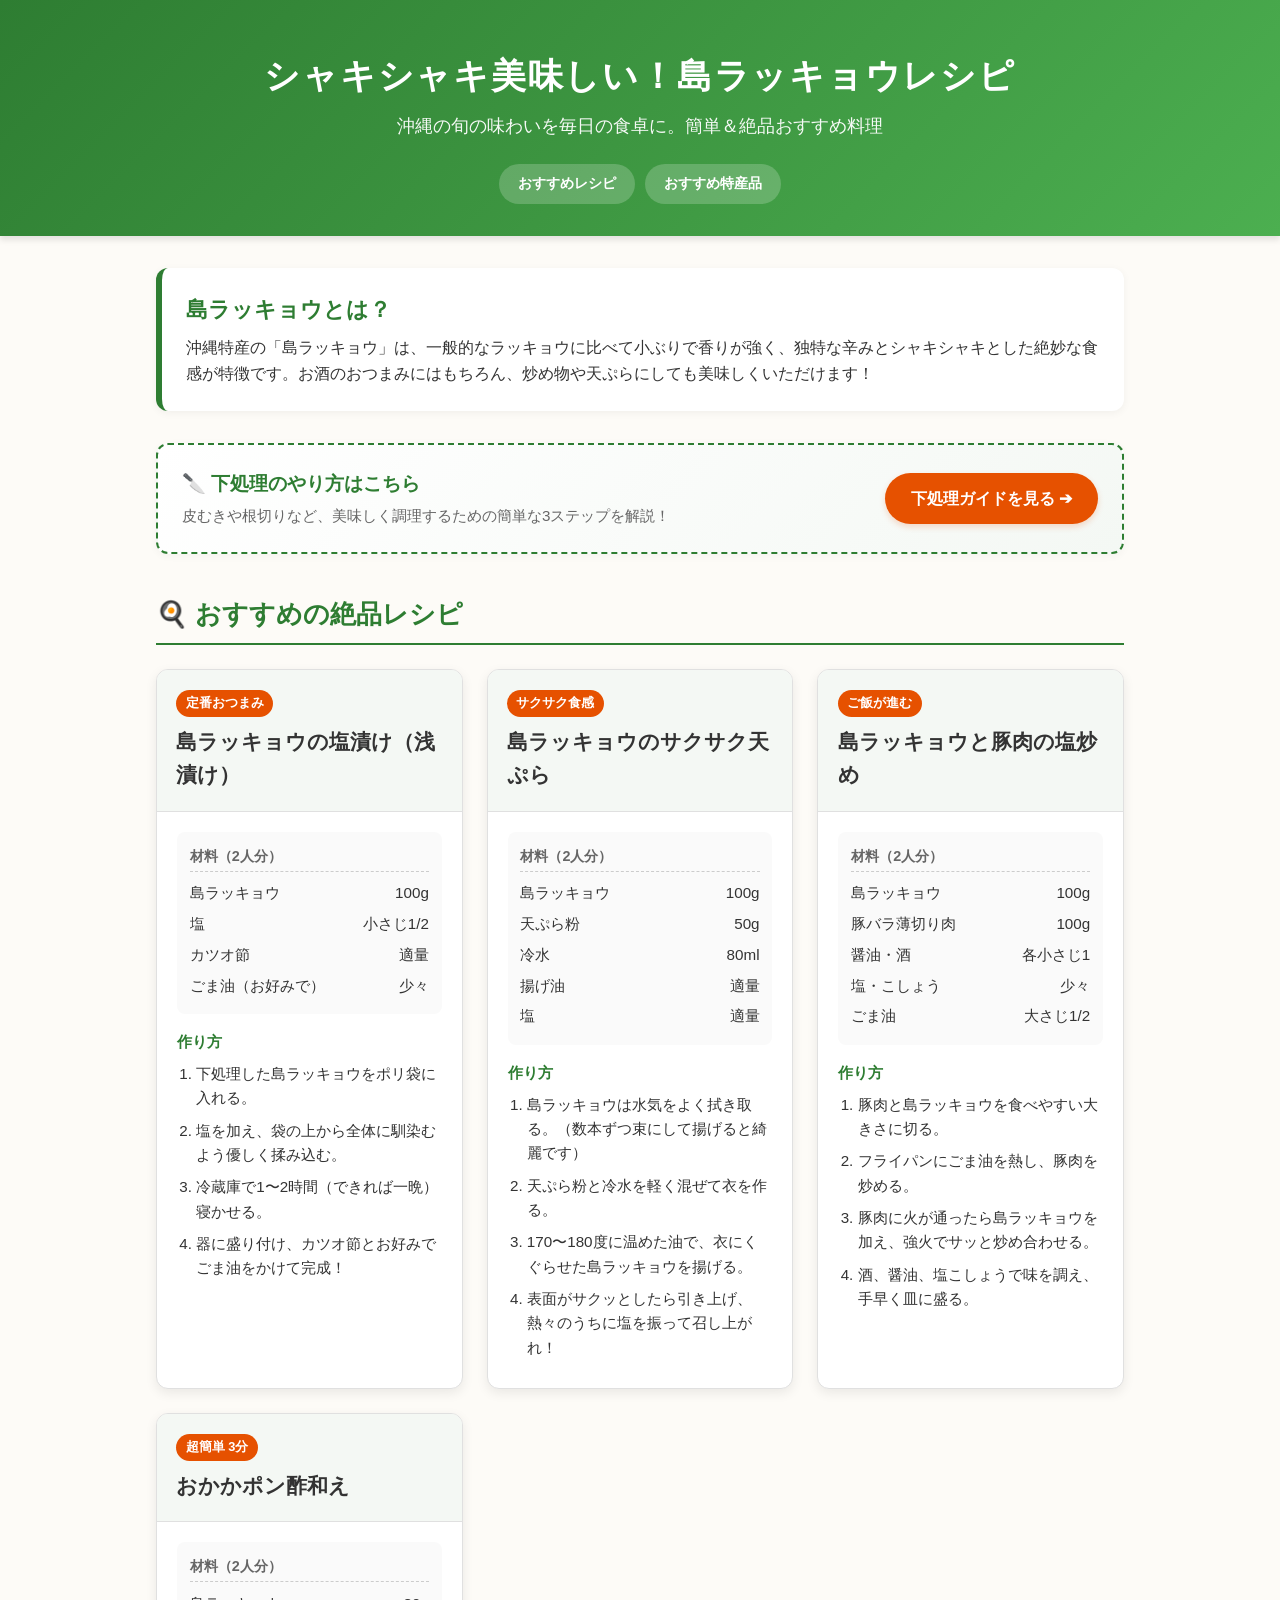
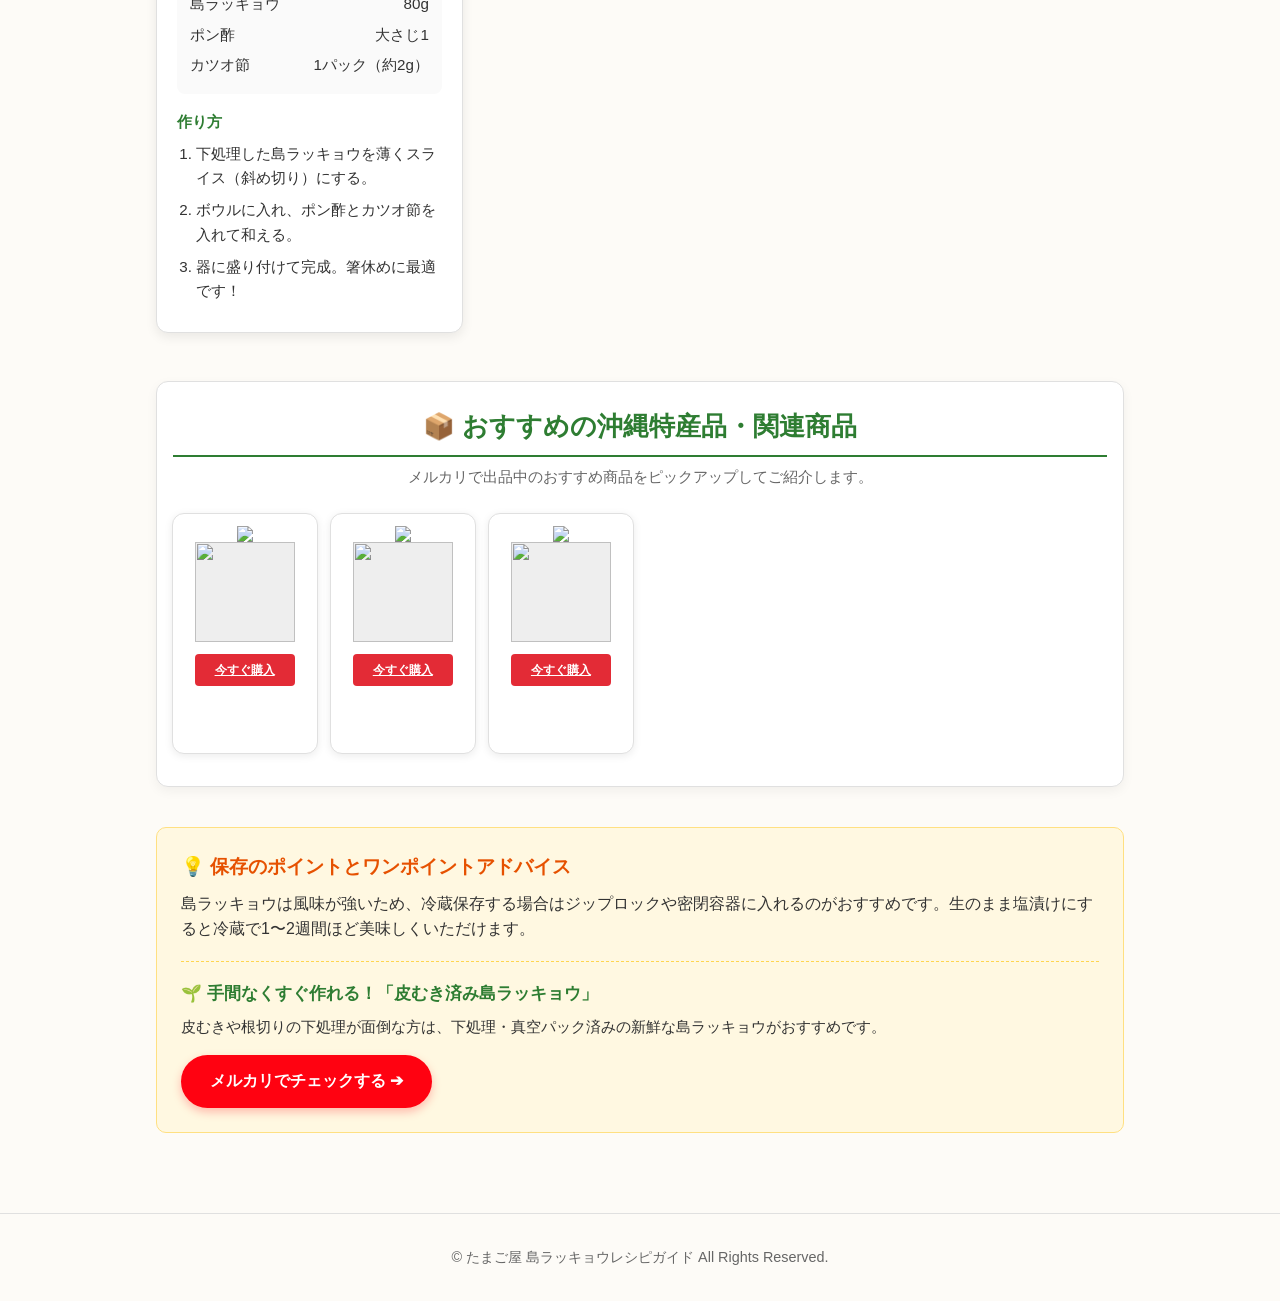
==== index.html @ 07b2f9dc "Update index.html" ====
<!DOCTYPE html>
<html lang="ja">
<head>
    <meta charset="UTF-8">
    <meta name="viewport" content="width=device-width, initial-scale=1.0">
    <!-- =========================================================
      【編集エリア】ページのタイトル
    ========================================================= -->
    <title>島ラッキョウの絶品レシピ ＆ おすすめ商品 | たまご屋</title>
    
    <style>
        /* =========================================================
          【編集エリア】サイト全体のカラー・基本デザイン設定
        ========================================================= */
        :root {
            --primary-color: #2e7d32;   /* メインカラー（深緑） */
            --primary-hover: #1b5e20;   /* ホバー時の濃い緑 */
            --accent-color: #e65100;    /* アクセントカラー（オレンジ） */
            --bg-color: #fdfbf7;        /* 背景色（クリーム系） */
            --card-bg: #ffffff;        /* カードの背景色（白） */
            --text-color: #333333;      /* 文字色 */
            --text-muted: #666666;      /* 補足文テキスト色 */
            --border-color: #e0e0e0;    /* 枠線カラー */
            --mercari-red: #ff0211;     /* メルカリ公式レッド */
            --mercari-hover: #e0020f;   /* メルカリボタン ホバー時 */
        }

        * {
            box-sizing: border-box;
            margin: 0;
            padding: 0;
        }

        html {
            scroll-behavior: smooth;
        }

        body {
            font-family: -apple-system, BlinkMacSystemFont, "Segoe UI", Roboto, "Helvetica Neue", Arial, sans-serif;
            background-color: var(--bg-color);
            color: var(--text-color);
            line-height: 1.6;
        }

        /* ─── ヘッダー ─── */
        header {
            background: linear-gradient(135deg, #2e7d32 0%, #4caf50 100%);
            color: #ffffff;
            text-align: center;
            padding: 3rem 1rem 2rem;
            box-shadow: 0 4px 6px rgba(0, 0, 0, 0.1);
        }

        header h1 {
            font-size: 2.2rem;
            margin-bottom: 0.5rem;
            letter-spacing: 0.05em;
        }

        header p {
            font-size: 1.1rem;
            opacity: 0.95;
            margin-bottom: 1.5rem;
        }

        .header-nav {
            display: flex;
            justify-content: center;
            gap: 10px;
        }

        .header-nav a {
            color: #ffffff;
            background-color: rgba(255, 255, 255, 0.2);
            text-decoration: none;
            padding: 0.5rem 1.2rem;
            border-radius: 20px;
            font-size: 0.9rem;
            font-weight: bold;
            transition: background 0.2s;
        }

        .header-nav a:hover {
            background-color: rgba(255, 255, 255, 0.4);
        }

        /* ─── レイアウト構成 ─── */
        .container {
            max-width: 1000px;
            margin: 0 auto;
            padding: 2rem 1rem;
        }

        .intro {
            background-color: var(--card-bg);
            border-radius: 12px;
            padding: 1.5rem;
            margin-bottom: 2rem;
            box-shadow: 0 2px 8px rgba(0,0,0,0.05);
            border-left: 6px solid var(--primary-color);
        }

        .intro h2 {
            color: var(--primary-color);
            margin-bottom: 0.5rem;
            font-size: 1.4rem;
        }

        /* ─── 下処理案内バナー ─── */
        .prep-banner {
            background: linear-gradient(135deg, #ffffff 0%, #f4f8f4 100%);
            border: 2px dashed var(--primary-color);
            border-radius: 12px;
            padding: 1.5rem;
            margin-bottom: 2.5rem;
            display: flex;
            justify-content: space-between;
            align-items: center;
            flex-wrap: wrap;
            gap: 1rem;
            box-shadow: 0 2px 8px rgba(0,0,0,0.04);
        }

        .prep-banner-text h3 {
            color: var(--primary-color);
            font-size: 1.2rem;
            margin-bottom: 0.3rem;
            display: flex;
            align-items: center;
            gap: 0.5rem;
        }

        .prep-banner-text p {
            color: var(--text-muted);
            font-size: 0.95rem;
        }

        /* ─── セクション見出し ─── */
        .section-title {
            font-size: 1.6rem;
            color: var(--primary-color);
            border-bottom: 2px solid var(--primary-color);
            padding-bottom: 0.5rem;
            margin: 2.5rem 0 1.5rem;
            display: flex;
            align-items: center;
            gap: 0.5rem;
        }

        .section-desc {
            font-size: 0.95rem;
            color: var(--text-muted);
            margin-top: -1rem;
            margin-bottom: 1.5rem;
            text-align: center;
        }

        /* ─── レシピ表示領域 ─── */
        .recipe-grid {
            display: grid;
            grid-template-columns: repeat(auto-fit, minmax(300px, 1fr));
            gap: 1.5rem;
        }

        .recipe-card {
            background-color: var(--card-bg);
            border-radius: 12px;
            overflow: hidden;
            box-shadow: 0 4px 12px rgba(0,0,0,0.08);
            border: 1px solid var(--border-color);
            display: flex;
            flex-direction: column;
            transition: transform 0.2s ease;
        }

        .recipe-card:hover {
            transform: translateY(-4px);
        }

        .recipe-header {
            background-color: #f4f8f4;
            padding: 1.2rem;
            border-bottom: 1px solid var(--border-color);
        }

        .recipe-tag {
            display: inline-block;
            background-color: var(--accent-color);
            color: #fff;
            font-size: 0.8rem;
            font-weight: bold;
            padding: 0.2rem 0.6rem;
            border-radius: 20px;
            margin-bottom: 0.5rem;
        }

        .recipe-card h3 {
            font-size: 1.3rem;
            color: var(--text-color);
        }

        .recipe-body {
            padding: 1.25rem;
            flex-grow: 1;
        }

        .ingredients {
            margin-bottom: 1rem;
            background-color: #fafafa;
            padding: 0.8rem;
            border-radius: 8px;
            font-size: 0.95rem;
        }

        .ingredients h4 {
            font-size: 0.9rem;
            color: var(--text-muted);
            margin-bottom: 0.4rem;
            border-bottom: 1px dashed #ccc;
            padding-bottom: 0.2rem;
        }

        .ingredients ul {
            list-style: none;
        }

        .ingredients li {
            display: flex;
            justify-content: space-between;
            padding: 0.2rem 0;
        }

        .instructions h4 {
            font-size: 0.95rem;
            color: var(--primary-color);
            margin-bottom: 0.5rem;
        }

        .instructions ol {
            padding-left: 1.2rem;
            font-size: 0.95rem;
        }

        .instructions li {
            margin-bottom: 0.5rem;
        }

        /* ─── アフィリエイト商品カタログ欄 ─── */
        .catalog-section {
            background-color: #ffffff;
            border-radius: 12px;
            padding: 1.5rem 1rem 2rem;
            margin-top: 3rem;
            box-shadow: 0 4px 12px rgba(0,0,0,0.05);
            border: 1px solid var(--border-color);
        }

        .affiliate-grid {
            display: grid;
            grid-template-columns: repeat(auto-fill, minmax(140px, 1fr));
            gap: 20px 15px;
            justify-items: center;
            margin-top: 1.5rem;
        }

        .affiliate-item {
            background: var(--card-bg);
            padding: 12px;
            border-radius: 12px;
            box-shadow: 0 2px 8px rgba(0, 0, 0, 0.08);
            transition: transform 0.2s ease, box-shadow 0.2s ease;
            display: flex;
            justify-content: center;
            align-items: center;
            border: 1px solid var(--border-color);
        }

        .affiliate-item:hover {
            transform: translateY(-3px);
            box-shadow: 0 4px 12px rgba(0, 0, 0, 0.15);
        }

        .affiliate-item > div {
            border: none !important;
            background: transparent !important;
        }

        /* ─── アドバイス・フッターなど ─── */
        .tips-box {
            background-color: #fff8e1;
            border: 1px solid #ffe082;
            border-radius: 10px;
            padding: 1.5rem;
            margin-top: 2.5rem;
        }

        .tips-box h3 {
            color: var(--accent-color);
            font-size: 1.2rem;
            margin-bottom: 0.5rem;
        }

        .affiliate-box {
            margin-top: 1.2rem;
            padding-top: 1.2rem;
            border-top: 1px dashed #ffd54f;
        }

        .affiliate-box h4 {
            color: var(--primary-color);
            font-size: 1.05rem;
            margin-bottom: 0.4rem;
        }

        .affiliate-box p {
            font-size: 0.95rem;
            margin-bottom: 1rem;
        }

        .btn-prep {
            display: inline-block;
            background-color: var(--accent-color);
            color: #ffffff;
            text-decoration: none;
            padding: 0.8rem 1.6rem;
            border-radius: 30px;
            font-weight: bold;
            font-size: 1rem;
            box-shadow: 0 3px 6px rgba(230, 81, 0, 0.2);
            transition: all 0.2s ease;
            white-space: nowrap;
        }

        .btn-prep:hover {
            background-color: #bf360c;
            transform: translateY(-2px);
            box-shadow: 0 5px 10px rgba(230, 81, 0, 0.3);
        }

        .btn-mercari {
            display: inline-block;
            background-color: var(--mercari-red);
            color: #ffffff;
            font-weight: bold;
            font-size: 1rem;
            padding: 0.85rem 1.8rem;
            border-radius: 30px;
            text-decoration: none;
            box-shadow: 0 4px 10px rgba(255, 2, 17, 0.25);
            transition: all 0.2s ease;
        }

        .btn-mercari:hover {
            background-color: var(--mercari-hover);
            transform: translateY(-2px);
            box-shadow: 0 6px 14px rgba(255, 2, 17, 0.35);
        }

        footer {
            text-align: center;
            padding: 2rem 1rem;
            color: var(--text-muted);
            font-size: 0.9rem;
            border-top: 1px solid var(--border-color);
            margin-top: 3rem;
        }

        @media (max-width: 600px) {
            header h1 {
                font-size: 1.6rem;
            }
            .container {
                padding: 1rem;
            }
            .prep-banner {
                flex-direction: column;
                text-align: center;
            }
        }
    </style>
</head>
<body>

    <!-- =========================================================
      【編集エリア】ヘッダータイトル・サブタイトル
    ========================================================= -->
    <header>
        <h1>シャキシャキ美味しい！島ラッキョウレシピ</h1>
        <p>沖縄の旬の味わいを毎日の食卓に。簡単＆絶品おすすめ料理</p>
        <nav class="header-nav">
            <a href="#recipes">おすすめレシピ</a>
            <a href="#products">おすすめ特産品</a>
        </nav>
    </header>

    <div class="container">

        <!-- =========================================================
          【編集エリア】島ラッキョウの基本説明文
        ========================================================= -->
        <section class="intro">
            <h2>島ラッキョウとは？</h2>
            <p>
                沖縄特産の「島ラッキョウ」は、一般的なラッキョウに比べて小ぶりで香りが強く、独特な辛みとシャキシャキとした絶妙な食感が特徴です。お酒のおつまみにはもちろん、炒め物や天ぷらにしても美味しくいただけます！
            </p>
        </section>

        <!-- 下処理ガイド（prep.html）への誘導バナー -->
        <div class="prep-banner">
            <div class="prep-banner-text">
                <h3>🔪 下処理のやり方はこちら</h3>
                <p>皮むきや根切りなど、美味しく調理するための簡単な3ステップを解説！</p>
            </div>
            <a href="prep.html" class="btn-prep">下処理ガイドを見る ➔</a>
        </div>

        <!-- =========================================================
          【編集エリア】レシピセクション
          ※新しいレシピを追加したい場合は <div class="recipe-card"> ～ </div> をまるごと複製してください
        ========================================================= -->
        <section id="recipes">
            <h2 class="section-title">🍳 おすすめの絶品レシピ</h2>
            <div class="recipe-grid">

                <!-- ─── レシピ1 ─── -->
                <div class="recipe-card">
                    <div class="recipe-header">
                        <span class="recipe-tag">定番おつまみ</span>
                        <h3>島ラッキョウの塩漬け（浅漬け）</h3>
                    </div>
                    <div class="recipe-body">
                        <div class="ingredients">
                            <h4>材料（2人分）</h4>
                            <ul>
                                <li><span>島ラッキョウ</span><span>100g</span></li>
                                <li><span>塩</span><span>小さじ1/2</span></li>
                                <li><span>カツオ節</span><span>適量</span></li>
                                <li><span>ごま油（お好みで）</span><span>少々</span></li>
                            </ul>
                        </div>
                        <div class="instructions">
                            <h4>作り方</h4>
                            <ol>
                                <li>下処理した島ラッキョウをポリ袋に入れる。</li>
                                <li>塩を加え、袋の上から全体に馴染むよう優しく揉み込む。</li>
                                <li>冷蔵庫で1〜2時間（できれば一晩）寝かせる。</li>
                                <li>器に盛り付け、カツオ節とお好みでごま油をかけて完成！</li>
                            </ol>
                        </div>
                    </div>
                </div>

                <!-- ─── レシピ2 ─── -->
                <div class="recipe-card">
                    <div class="recipe-header">
                        <span class="recipe-tag">サクサク食感</span>
                        <h3>島ラッキョウのサクサク天ぷら</h3>
                    </div>
                    <div class="recipe-body">
                        <div class="ingredients">
                            <h4>材料（2人分）</h4>
                            <ul>
                                <li><span>島ラッキョウ</span><span>100g</span></li>
                                <li><span>天ぷら粉</span><span>50g</span></li>
                                <li><span>冷水</span><span>80ml</span></li>
                                <li><span>揚げ油</span><span>適量</span></li>
                                <li><span>塩</span><span>適量</span></li>
                            </ul>
                        </div>
                        <div class="instructions">
                            <h4>作り方</h4>
                            <ol>
                                <li>島ラッキョウは水気をよく拭き取る。（数本ずつ束にして揚げると綺麗です）</li>
                                <li>天ぷら粉と冷水を軽く混ぜて衣を作る。</li>
                                <li>170〜180度に温めた油で、衣にくぐらせた島ラッキョウを揚げる。</li>
                                <li>表面がサクッとしたら引き上げ、熱々のうちに塩を振って召し上がれ！</li>
                            </ol>
                        </div>
                    </div>
                </div>

                <!-- ─── レシピ3 ─── -->
                <div class="recipe-card">
                    <div class="recipe-header">
                        <span class="recipe-tag">ご飯が進む</span>
                        <h3>島ラッキョウと豚肉の塩炒め</h3>
                    </div>
                    <div class="recipe-body">
                        <div class="ingredients">
                            <h4>材料（2人分）</h4>
                            <ul>
                                <li><span>島ラッキョウ</span><span>100g</span></li>
                                <li><span>豚バラ薄切り肉</span><span>100g</span></li>
                                <li><span>醤油・酒</span><span>各小さじ1</span></li>
                                <li><span>塩・こしょう</span><span>少々</span></li>
                                <li><span>ごま油</span><span>大さじ1/2</span></li>
                            </ul>
                        </div>
                        <div class="instructions">
                            <h4>作り方</h4>
                            <ol>
                                <li>豚肉と島ラッキョウを食べやすい大きさに切る。</li>
                                <li>フライパンにごま油を熱し、豚肉を炒める。</li>
                                <li>豚肉に火が通ったら島ラッキョウを加え、強火でサッと炒め合わせる。</li>
                                <li>酒、醤油、塩こしょうで味を調え、手早く皿に盛る。</li>
                            </ol>
                        </div>
                    </div>
                </div>

                <!-- ─── レシピ4 ─── -->
                <div class="recipe-card">
                    <div class="recipe-header">
                        <span class="recipe-tag">超簡単 3分</span>
                        <h3>おかかポン酢和え</h3>
                    </div>
                    <div class="recipe-body">
                        <div class="ingredients">
                            <h4>材料（2人分）</h4>
                            <ul>
                                <li><span>島ラッキョウ</span><span>80g</span></li>
                                <li><span>ポン酢</span><span>大さじ1</span></li>
                                <li><span>カツオ節</span><span>1パック（約2g）</span></li>
                            </ul>
                        </div>
                        <div class="instructions">
                            <h4>作り方</h4>
                            <ol>
                                <li>下処理した島ラッキョウを薄くスライス（斜め切り）にする。</li>
                                <li>ボウルに入れ、ポン酢とカツオ節を入れて和える。</li>
                                <li>器に盛り付けて完成。箸休めに最適です！</li>
                            </ol>
                        </div>
                    </div>
                </div>

            </div>
        </section>


        <!-- =========================================================
          【★重要編集エリア】メルカリアフィリエイト商品カタログ
          新しいアフィリエイトリンク（公式埋め込みコード）を追加する場合は、
          <div class="affiliate-item"> ～ </div> を複製し、中身を貼り付けてください。
        ========================================================= -->
        <section id="products" class="catalog-section">
            <h2 class="section-title" style="margin-top: 0; justify-content: center;">📦 おすすめの沖縄特産品・関連商品</h2>
            <p class="section-desc">メルカリで出品中のおすすめ商品をピックアップしてご紹介します。</p>

            <div class="affiliate-grid">

                <!-- ─── 商品パーツ 1 ─── -->
                <div class="affiliate-item">
                    <!-- ↓ ここから：メルカリ公式のアフィリエイトコードをそのまま貼る ↓ -->
                    <div style="background:#fff;width:120px;height:215px;box-sizing:border-box;border:1px solid #ccc;display:flex;flex-direction:column;justify-content:flex-start;align-items:center;"><div style="line-height:0;"><img src="https://static.mercdn.net/images/mercari_affiliate/logo_horizontal.png" width="105"></div><a href="https://jp.mercari.com/item/m81624461173?afid=6652142838" style="width:100px;height:100px;background:#eee;"}" target="_self"><img src="https://ambassador-system.mercari.com/v1/i?id=m81624461173&svc=m" style="line-height:0;width:100px;height:100px;object-fit:contain;"/></a><div style="padding:12px 0;width:100%;text-align:center;"><a href="https://jp.mercari.com/item/m81624461173?afid=6652142838" style="width:100px;height:32px;background-color:#E32B36;border-radius:4px;line-height:14px;text-align:center;color:#fff;font-weight:bold;border:0;font-size:12px;display:inline-flex;justify-content:center;align-items:center;" target="_self">今すぐ購入</a></div></div>                    <!-- ↑ ここまで ↑ -->
                </div>

                <!-- ─── 商品パーツ 2 ─── -->
                <div class="affiliate-item">
                    <!-- ↓ ここから：メルカリ公式のアフィリエイトコード ↓ -->
                    <div style="background:#fff;width:120px;height:215px;box-sizing:border-box;border:1px solid #ccc;display:flex;flex-direction:column;justify-content:flex-start;align-items:center;"><div style="line-height:0;"><img src="https://static.mercdn.net/images/mercari_affiliate/logo_horizontal.png" width="105"></div><a href="https://jp.mercari.com/item/m50929245771?afid=6652142838" style="width:100px;height:100px;background:#eee;"}" target="_blank"><img src="https://ambassador-system.mercari.com/v1/i?id=m50929245771&svc=m" style="line-height:0;width:100px;height:100px;object-fit:contain;"/></a><div style="padding:12px 0;width:100%;text-align:center;"><a href="https://jp.mercari.com/item/m50929245771?afid=6652142838" style="width:100px;height:32px;background-color:#E32B36;border-radius:4px;line-height:14px;text-align:center;color:#fff;font-weight:bold;border:0;font-size:12px;display:inline-flex;justify-content:center;align-items:center;" target="_blank">今すぐ購入</a></div></div>                    <!-- ↑ ここまで ↑ -->
                </div>

                <!-- ─── 商品パーツ 3 ─── -->
                <div class="affiliate-item">
                    <!-- ↓ ここから：メルカリ公式のアフィリエイトコード ↓ -->
                    <div style="background:#fff;width:120px;height:215px;box-sizing:border-box;border:1px solid #ccc;display:flex;flex-direction:column;justify-content:flex-start;align-items:center;"><div style="line-height:0;"><img src="https://static.mercdn.net/images/mercari_affiliate/logo_horizontal.png" width="105"></div><a href="https://jp.mercari.com/item/m44998201052?afid=6652142838" style="width:100px;height:100px;background:#eee;"}" target="_blank"><img src="https://ambassador-system.mercari.com/v1/i?id=m44998201052&svc=m" style="line-height:0;width:100px;height:100px;object-fit:contain;"/></a><div style="padding:12px 0;width:100%;text-align:center;"><a href="https://jp.mercari.com/item/m44998201052?afid=6652142838" style="width:100px;height:32px;background-color:#E32B36;border-radius:4px;line-height:14px;text-align:center;color:#fff;font-weight:bold;border:0;font-size:12px;display:inline-flex;justify-content:center;align-items:center;" target="_blank">今すぐ購入</a></div></div>                    <!-- ↑ ここまで ↑ -->
                </div>

                <!-- ※ 4つ目以降の枠を増やしたい場合は、ここから下へ <div class="affiliate-item"> ... </div> をコピーして追加してください -->

            </div>
        </section>


        <!-- =========================================================
          【★重要編集エリア】プロフィール誘導バナー（保存のポイント欄）
        ========================================================= -->
        <div class="tips-box">
            <h3>💡 保存のポイントとワンポイントアドバイス</h3>
            <p>
                島ラッキョウは風味が強いため、冷蔵保存する場合はジップロックや密閉容器に入れるのがおすすめです。生のまま塩漬けにすると冷蔵で1〜2週間ほど美味しくいただけます。
            </p>

            <div class="affiliate-box">
                <h4>🌱 手間なくすぐ作れる！「皮むき済み島ラッキョウ」</h4>
                <p>皮むきや根切りの下処理が面倒な方は、下処理・真空パック済みの新鮮な島ラッキョウがおすすめです。</p>
                <!-- href属性内にプロフィールページなどのURLを指定します -->
                <a href="https://jp.mercari.com/user/profile/764110598" target="_blank" rel="noopener noreferrer" class="btn-mercari">
                    メルカリでチェックする ➔
                </a>
            </div>
        </div>

    </div>

    <!-- =========================================================
      【編集エリア】コピーライト・フッター
    ========================================================= -->
    <footer>
        <p>&copy; たまご屋 島ラッキョウレシピガイド All Rights Reserved.</p>
    </footer>

</body>
</html>
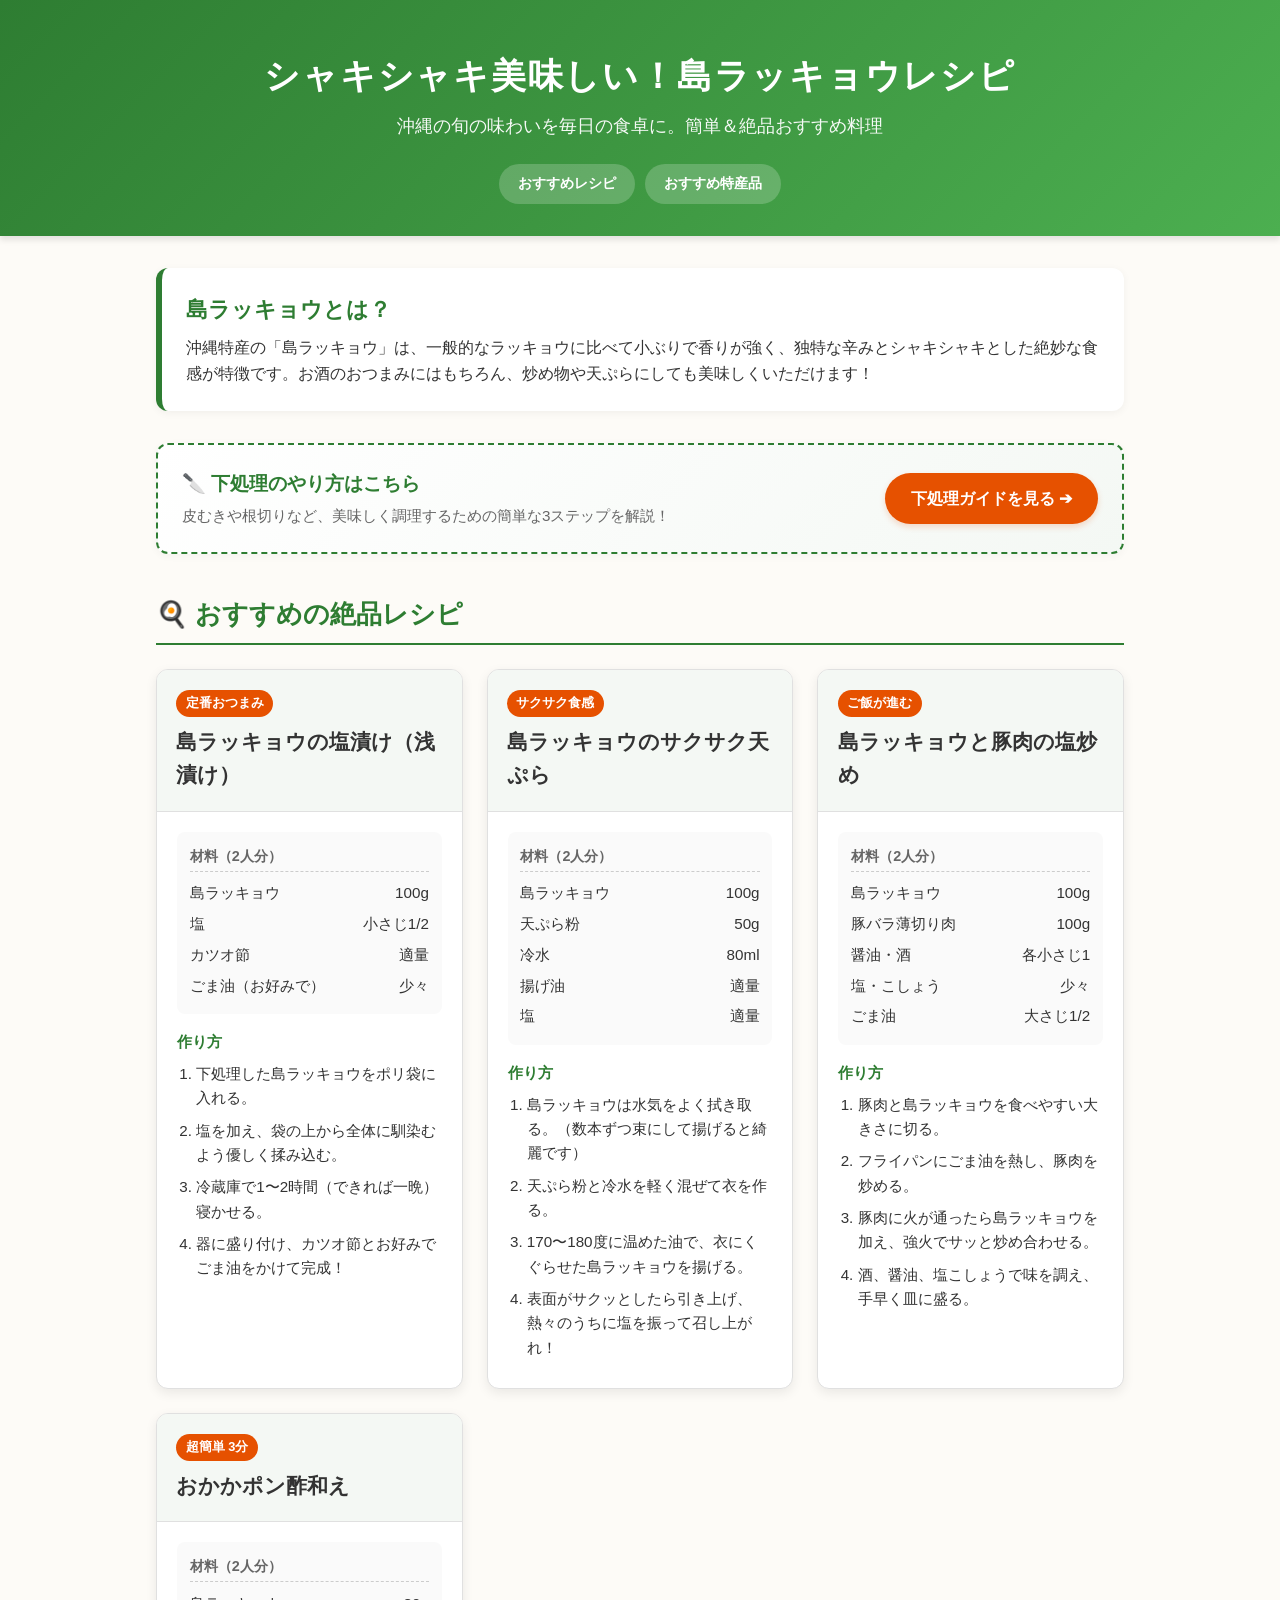
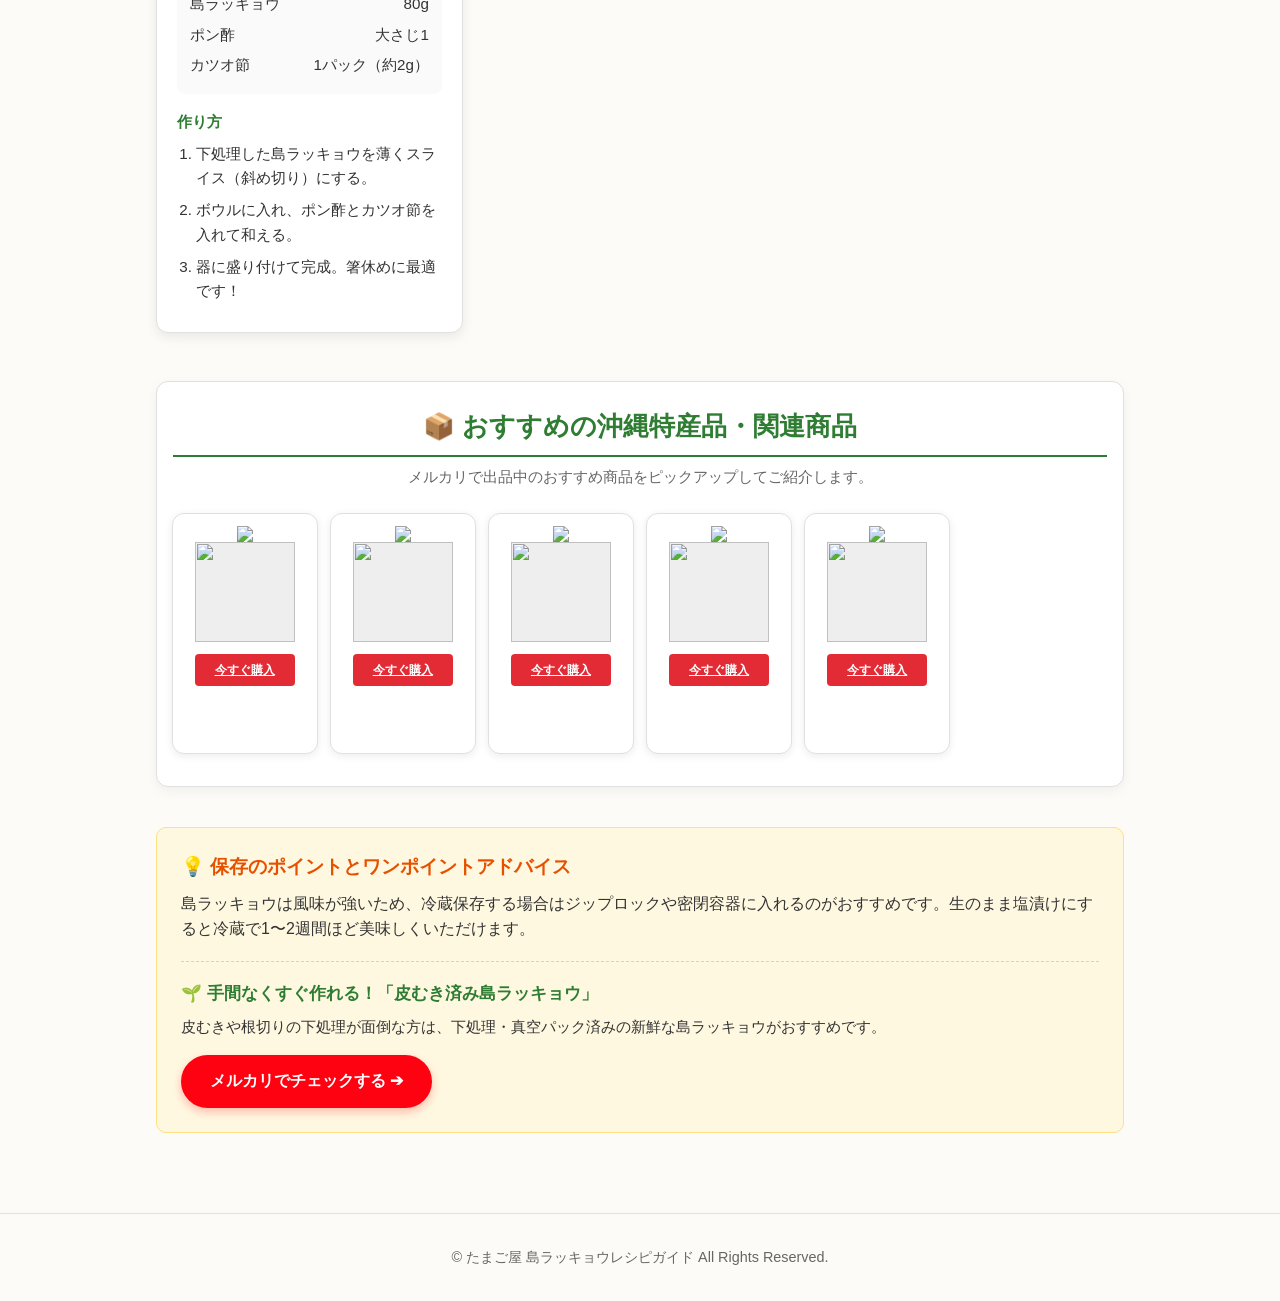
==== commit 70a04ffc: "Update index.html" ====
--- a/index.html
+++ b/index.html
@@ -567,6 +567,14 @@
                     <div style="background:#fff;width:120px;height:215px;box-sizing:border-box;border:1px solid #ccc;display:flex;flex-direction:column;justify-content:flex-start;align-items:center;"><div style="line-height:0;"><img src="https://static.mercdn.net/images/mercari_affiliate/logo_horizontal.png" width="105"></div><a href="https://jp.mercari.com/item/m44998201052?afid=6652142838" style="width:100px;height:100px;background:#eee;"}" target="_blank"><img src="https://ambassador-system.mercari.com/v1/i?id=m44998201052&svc=m" style="line-height:0;width:100px;height:100px;object-fit:contain;"/></a><div style="padding:12px 0;width:100%;text-align:center;"><a href="https://jp.mercari.com/item/m44998201052?afid=6652142838" style="width:100px;height:32px;background-color:#E32B36;border-radius:4px;line-height:14px;text-align:center;color:#fff;font-weight:bold;border:0;font-size:12px;display:inline-flex;justify-content:center;align-items:center;" target="_blank">今すぐ購入</a></div></div>                    <!-- ↑ ここまで ↑ -->
                 </div>
 
+                <div class="affiliate-item">
+                    <div style="background:#fff;width:120px;height:215px;box-sizing:border-box;border:1px solid #ccc;display:flex;flex-direction:column;justify-content:flex-start;align-items:center;"><div style="line-height:0;"><img src="https://static.mercdn.net/images/mercari_affiliate/logo_horizontal.png" width="105"></div><a href="https://jp.mercari.com/item/m37548799272?afid=6652142838" style="width:100px;height:100px;background:#eee;"}" target="_blank"><img src="https://ambassador-system.mercari.com/v1/i?id=m37548799272&svc=m" style="line-height:0;width:100px;height:100px;object-fit:contain;"/></a><div style="padding:12px 0;width:100%;text-align:center;"><a href="https://jp.mercari.com/item/m37548799272?afid=6652142838" style="width:100px;height:32px;background-color:#E32B36;border-radius:4px;line-height:14px;text-align:center;color:#fff;font-weight:bold;border:0;font-size:12px;display:inline-flex;justify-content:center;align-items:center;" target="_blank">今すぐ購入</a></div></div>
+                </div>
+
+                <div class="affiliate-item">
+                    <div style="background:#fff;width:120px;height:215px;box-sizing:border-box;border:1px solid #ccc;display:flex;flex-direction:column;justify-content:flex-start;align-items:center;"><div style="line-height:0;"><img src="https://static.mercdn.net/images/mercari_affiliate/logo_horizontal.png" width="105"></div><a href="https://jp.mercari.com/item/m30018687266?afid=6652142838" style="width:100px;height:100px;background:#eee;"}" target="_blank"><img src="https://ambassador-system.mercari.com/v1/i?id=m30018687266&svc=m" style="line-height:0;width:100px;height:100px;object-fit:contain;"/></a><div style="padding:12px 0;width:100%;text-align:center;"><a href="https://jp.mercari.com/item/m30018687266?afid=6652142838" style="width:100px;height:32px;background-color:#E32B36;border-radius:4px;line-height:14px;text-align:center;color:#fff;font-weight:bold;border:0;font-size:12px;display:inline-flex;justify-content:center;align-items:center;" target="_blank">今すぐ購入</a></div></div>
+                </div>
+
                 <!-- ※ 4つ目以降の枠を増やしたい場合は、ここから下へ <div class="affiliate-item"> ... </div> をコピーして追加してください -->
 
             </div>
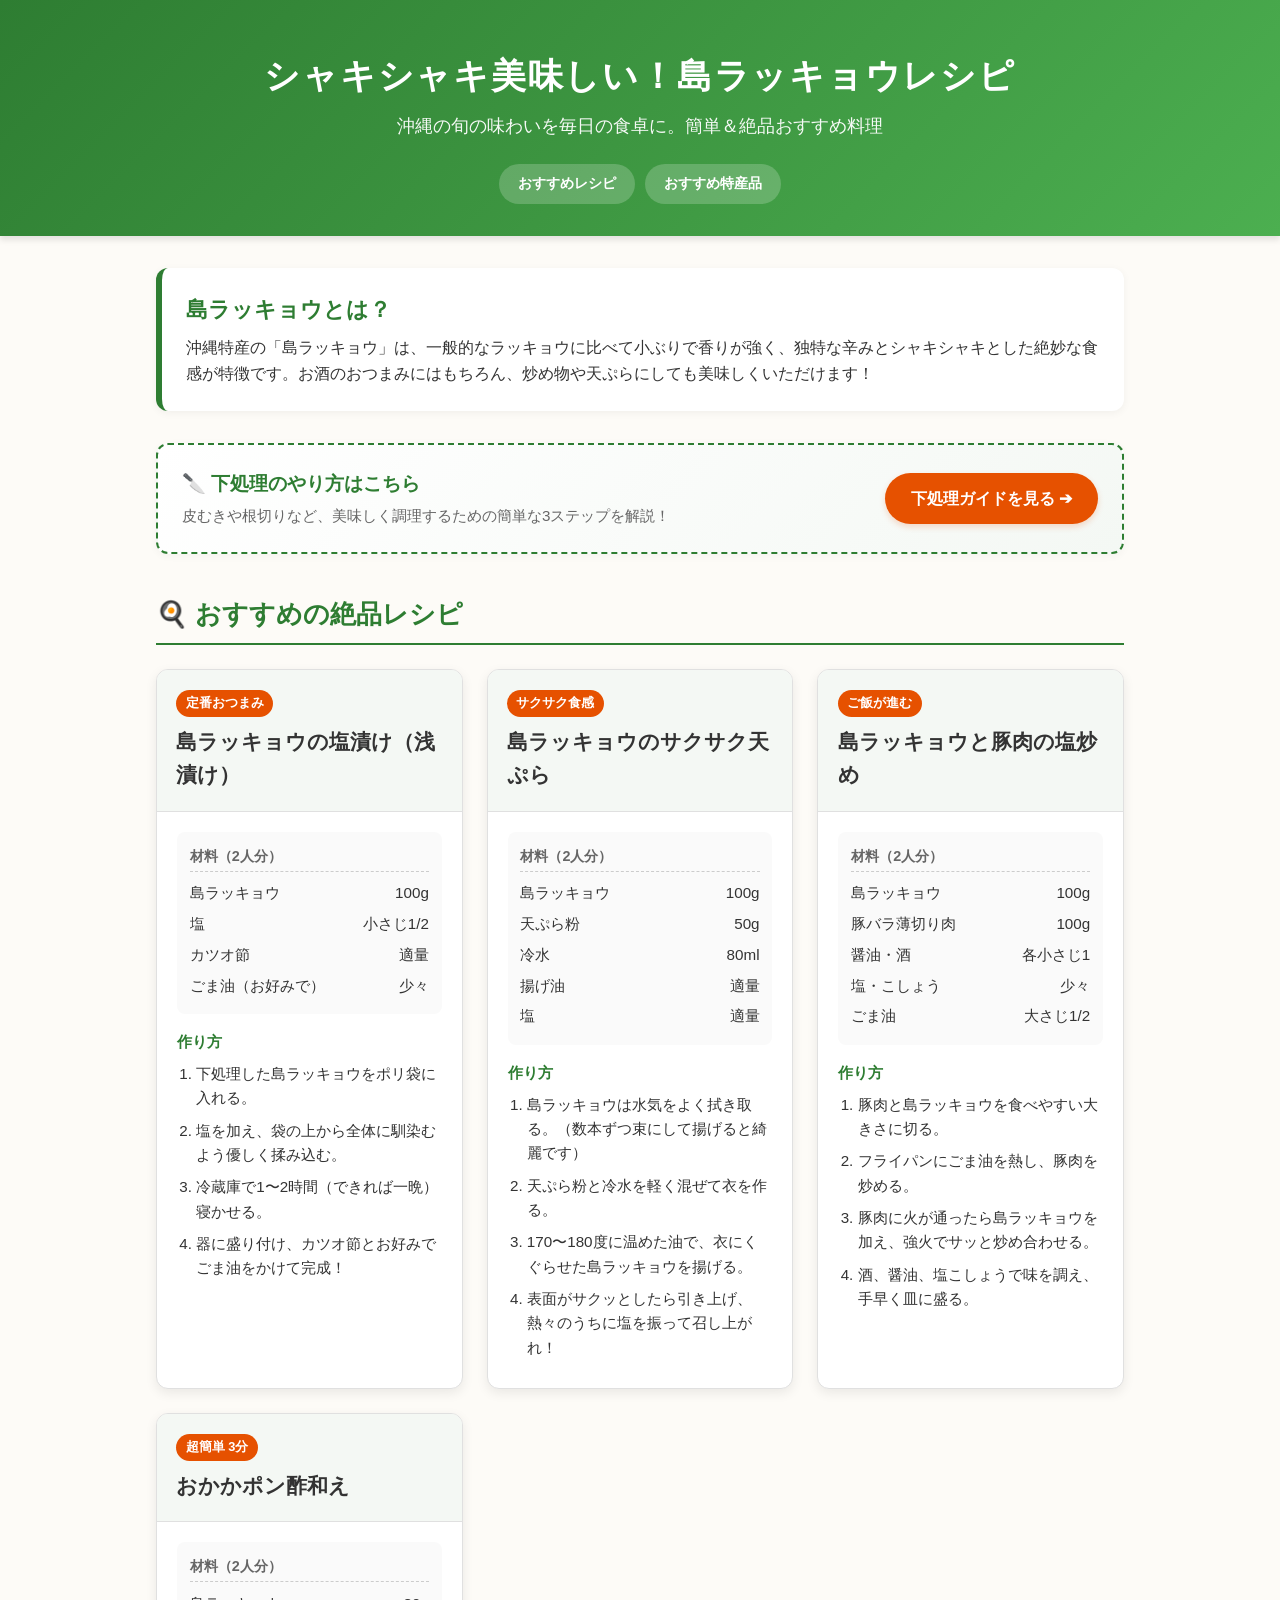
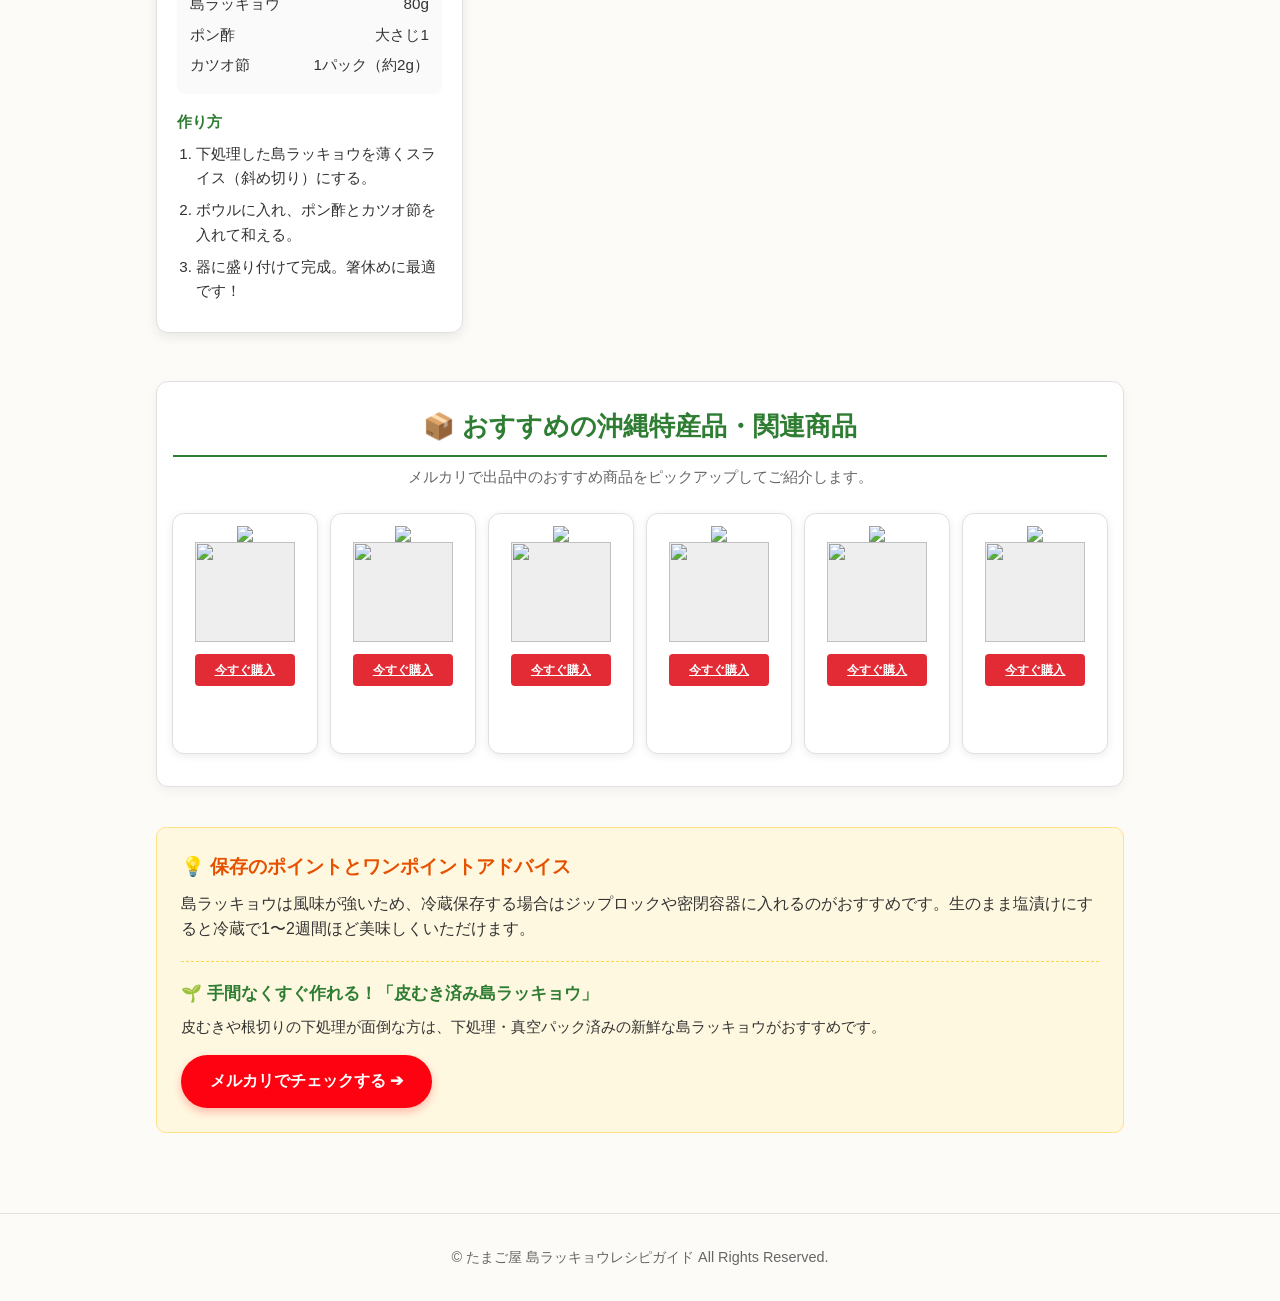
==== commit f8e4ea49: "Update index.html" ====
--- a/index.html
+++ b/index.html
@@ -575,6 +575,10 @@
                     <div style="background:#fff;width:120px;height:215px;box-sizing:border-box;border:1px solid #ccc;display:flex;flex-direction:column;justify-content:flex-start;align-items:center;"><div style="line-height:0;"><img src="https://static.mercdn.net/images/mercari_affiliate/logo_horizontal.png" width="105"></div><a href="https://jp.mercari.com/item/m30018687266?afid=6652142838" style="width:100px;height:100px;background:#eee;"}" target="_blank"><img src="https://ambassador-system.mercari.com/v1/i?id=m30018687266&svc=m" style="line-height:0;width:100px;height:100px;object-fit:contain;"/></a><div style="padding:12px 0;width:100%;text-align:center;"><a href="https://jp.mercari.com/item/m30018687266?afid=6652142838" style="width:100px;height:32px;background-color:#E32B36;border-radius:4px;line-height:14px;text-align:center;color:#fff;font-weight:bold;border:0;font-size:12px;display:inline-flex;justify-content:center;align-items:center;" target="_blank">今すぐ購入</a></div></div>
                 </div>
 
+                <div class="affiliate-item">
+                    <div style="background:#fff;width:120px;height:215px;box-sizing:border-box;border:1px solid #ccc;display:flex;flex-direction:column;justify-content:flex-start;align-items:center;"><div style="line-height:0;"><img src="https://static.mercdn.net/images/mercari_affiliate/logo_horizontal.png" width="105"></div><a href="https://jp.mercari.com/item/m93559684402?afid=6652142838" style="width:100px;height:100px;background:#eee;"}" target="_blank"><img src="https://ambassador-system.mercari.com/v1/i?id=m93559684402&svc=m" style="line-height:0;width:100px;height:100px;object-fit:contain;"/></a><div style="padding:12px 0;width:100%;text-align:center;"><a href="https://jp.mercari.com/item/m93559684402?afid=6652142838" style="width:100px;height:32px;background-color:#E32B36;border-radius:4px;line-height:14px;text-align:center;color:#fff;font-weight:bold;border:0;font-size:12px;display:inline-flex;justify-content:center;align-items:center;" target="_blank">今すぐ購入</a></div></div>
+                </div>
+
                 <!-- ※ 4つ目以降の枠を増やしたい場合は、ここから下へ <div class="affiliate-item"> ... </div> をコピーして追加してください -->
 
             </div>
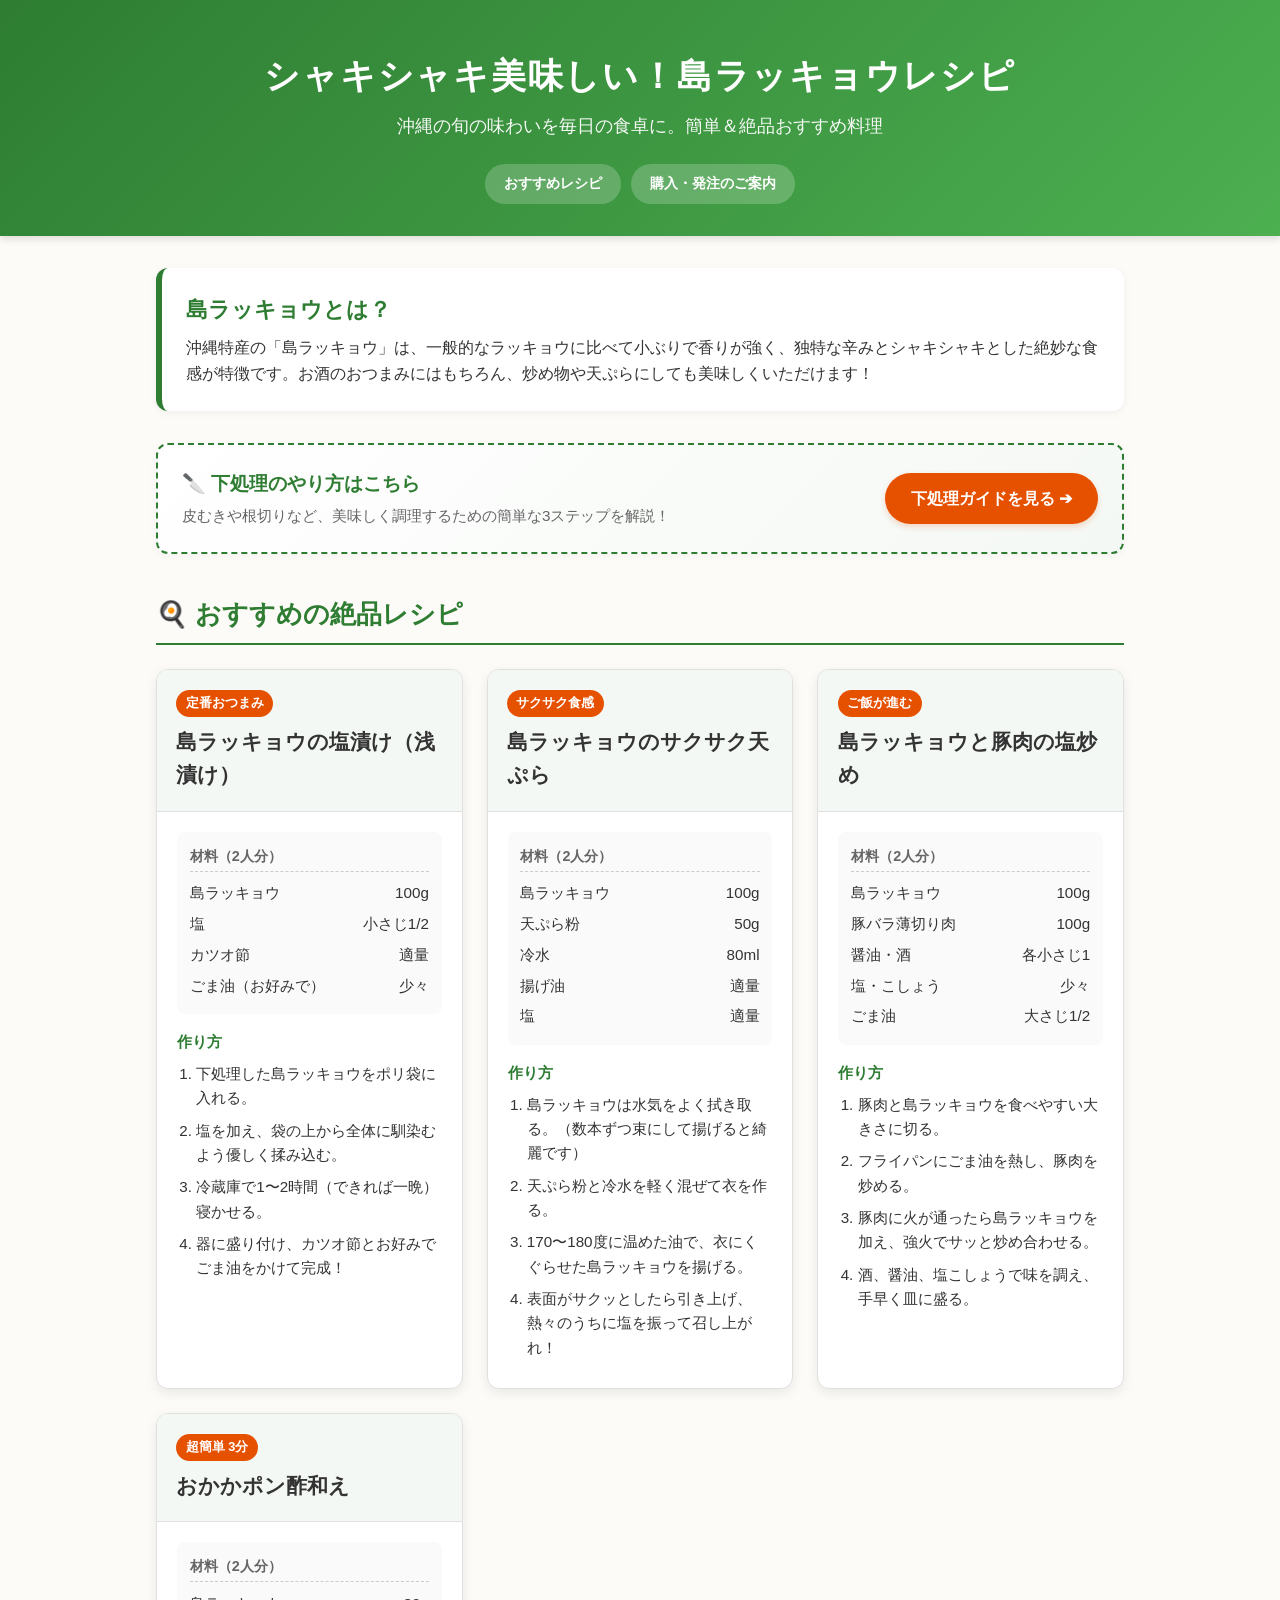
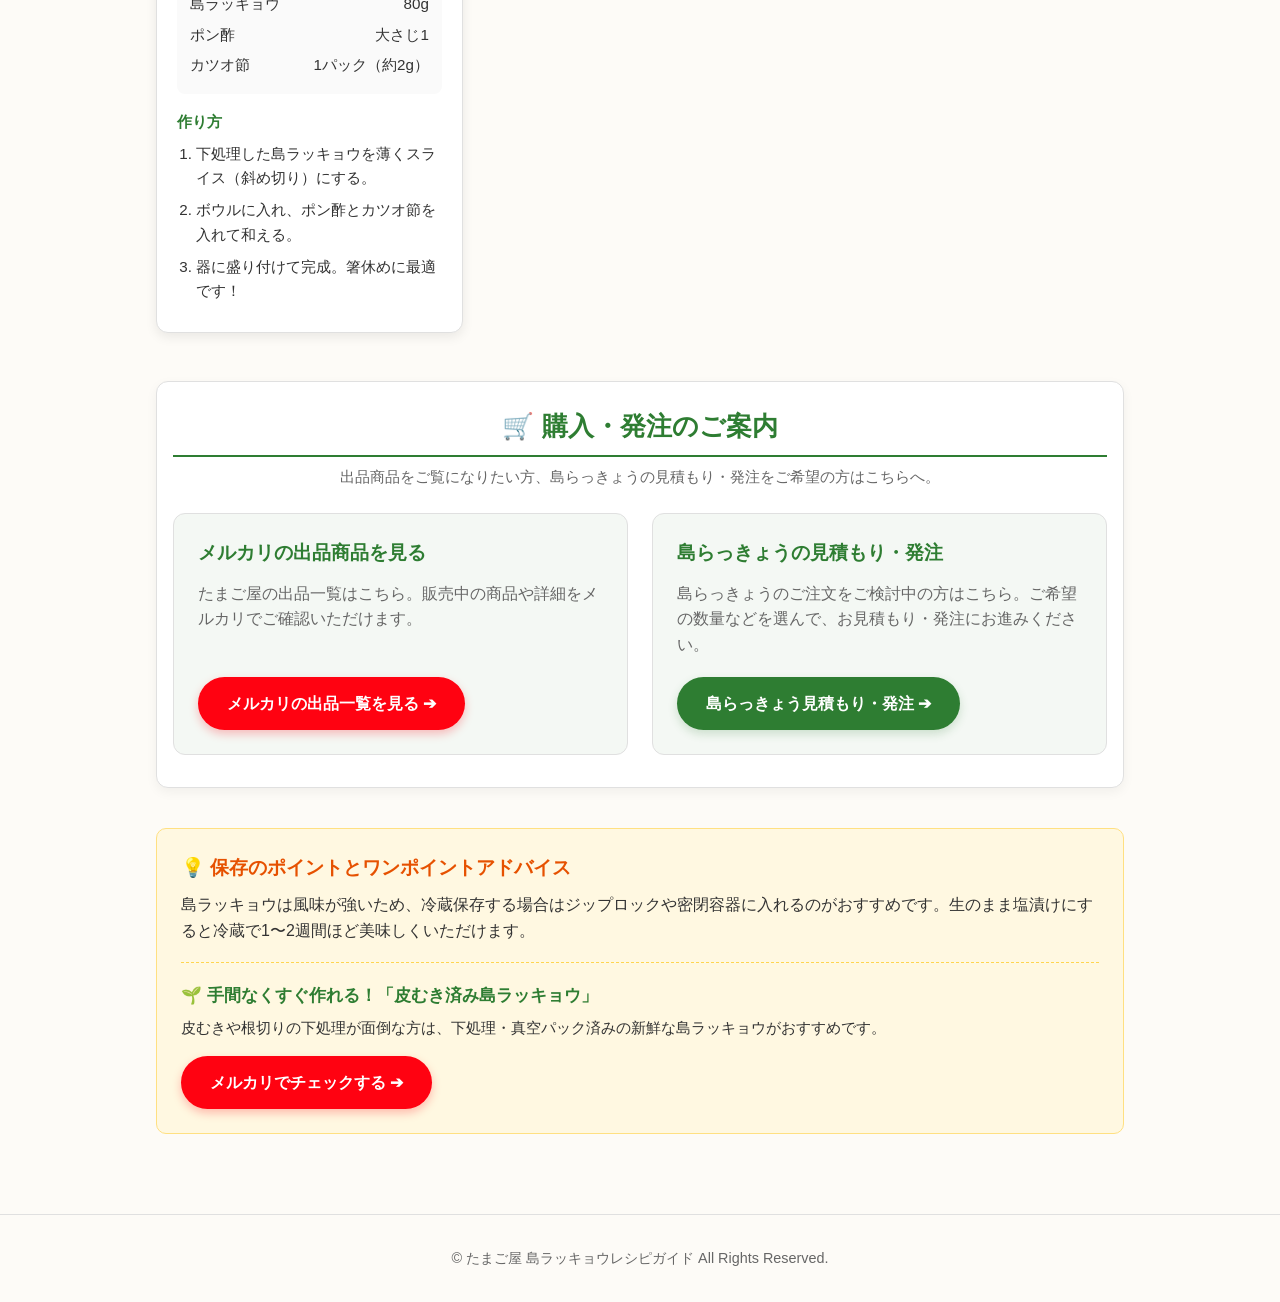
==== commit 0d05ca3f: "Update index.html" ====
--- a/index.html
+++ b/index.html
@@ -6,7 +6,7 @@
     <!-- =========================================================
       【編集エリア】ページのタイトル
     ========================================================= -->
-    <title>島ラッキョウの絶品レシピ ＆ おすすめ商品 | たまご屋</title>
+    <title>島ラッキョウの絶品レシピ ＆ 購入・発注のご案内 | たまご屋</title>
     
     <style>
         /* =========================================================
@@ -245,9 +245,9 @@
             margin-bottom: 0.5rem;
         }
 
-        /* ─── アフィリエイト商品カタログ欄 ─── */
-        .catalog-section {
-            background-color: #ffffff;
+        /* ─── 購入・発注のご案内 ─── */
+        .purchase-section {
+            background-color: var(--card-bg);
             border-radius: 12px;
             padding: 1.5rem 1rem 2rem;
             margin-top: 3rem;
@@ -255,34 +255,59 @@
             border: 1px solid var(--border-color);
         }
 
-        .affiliate-grid {
+        .purchase-grid {
             display: grid;
-            grid-template-columns: repeat(auto-fill, minmax(140px, 1fr));
-            gap: 20px 15px;
-            justify-items: center;
-            margin-top: 1.5rem;
-        }
-
-        .affiliate-item {
-            background: var(--card-bg);
-            padding: 12px;
+            grid-template-columns: repeat(auto-fit, minmax(min(100%, 280px), 1fr));
+            gap: 1.5rem;
+        }
+
+        .purchase-card {
+            padding: 1.5rem;
+            background-color: #f4f8f4;
+            border: 1px solid var(--border-color);
             border-radius: 12px;
-            box-shadow: 0 2px 8px rgba(0, 0, 0, 0.08);
-            transition: transform 0.2s ease, box-shadow 0.2s ease;
             display: flex;
-            justify-content: center;
-            align-items: center;
-            border: 1px solid var(--border-color);
-        }
-
-        .affiliate-item:hover {
-            transform: translateY(-3px);
-            box-shadow: 0 4px 12px rgba(0, 0, 0, 0.15);
-        }
-
-        .affiliate-item > div {
-            border: none !important;
-            background: transparent !important;
+            flex-direction: column;
+            align-items: flex-start;
+        }
+
+        .purchase-card h3 {
+            color: var(--primary-color);
+            font-size: 1.2rem;
+            margin-bottom: 0.75rem;
+        }
+
+        .purchase-card p {
+            color: var(--text-muted);
+            margin-bottom: 1.25rem;
+        }
+
+        .purchase-card a {
+            margin-top: auto;
+            text-align: center;
+        }
+
+        .btn-order {
+            display: inline-block;
+            background-color: var(--primary-color);
+            color: #ffffff;
+            font-weight: bold;
+            font-size: 1rem;
+            padding: 0.85rem 1.8rem;
+            border-radius: 30px;
+            text-decoration: none;
+            box-shadow: 0 4px 10px rgba(46, 125, 50, 0.2);
+            transition: background-color 0.2s ease, transform 0.2s ease;
+        }
+
+        .btn-order:hover {
+            background-color: var(--primary-hover);
+            transform: translateY(-2px);
+        }
+
+        .purchase-card a:focus-visible {
+            outline: 3px solid var(--accent-color);
+            outline-offset: 4px;
         }
 
         /* ─── アドバイス・フッターなど ─── */
@@ -389,7 +414,7 @@
         <p>沖縄の旬の味わいを毎日の食卓に。簡単＆絶品おすすめ料理</p>
         <nav class="header-nav">
             <a href="#recipes">おすすめレシピ</a>
-            <a href="#products">おすすめ特産品</a>
+            <a href="#products">購入・発注のご案内</a>
         </nav>
     </header>
 
@@ -538,52 +563,23 @@
         </section>
 
 
-        <!-- =========================================================
-          【★重要編集エリア】メルカリアフィリエイト商品カタログ
-          新しいアフィリエイトリンク（公式埋め込みコード）を追加する場合は、
-          <div class="affiliate-item"> ～ </div> を複製し、中身を貼り付けてください。
-        ========================================================= -->
-        <section id="products" class="catalog-section">
-            <h2 class="section-title" style="margin-top: 0; justify-content: center;">📦 おすすめの沖縄特産品・関連商品</h2>
-            <p class="section-desc">メルカリで出品中のおすすめ商品をピックアップしてご紹介します。</p>
-
-            <div class="affiliate-grid">
-
-                <!-- ─── 商品パーツ 1 ─── -->
-                <div class="affiliate-item">
-                    <!-- ↓ ここから：メルカリ公式のアフィリエイトコードをそのまま貼る ↓ -->
-                    <div style="background:#fff;width:120px;height:215px;box-sizing:border-box;border:1px solid #ccc;display:flex;flex-direction:column;justify-content:flex-start;align-items:center;"><div style="line-height:0;"><img src="https://static.mercdn.net/images/mercari_affiliate/logo_horizontal.png" width="105"></div><a href="https://jp.mercari.com/item/m81624461173?afid=6652142838" style="width:100px;height:100px;background:#eee;"}" target="_self"><img src="https://ambassador-system.mercari.com/v1/i?id=m81624461173&svc=m" style="line-height:0;width:100px;height:100px;object-fit:contain;"/></a><div style="padding:12px 0;width:100%;text-align:center;"><a href="https://jp.mercari.com/item/m81624461173?afid=6652142838" style="width:100px;height:32px;background-color:#E32B36;border-radius:4px;line-height:14px;text-align:center;color:#fff;font-weight:bold;border:0;font-size:12px;display:inline-flex;justify-content:center;align-items:center;" target="_self">今すぐ購入</a></div></div>                    <!-- ↑ ここまで ↑ -->
+        <!-- 購入・発注先への案内 -->
+        <section id="products" class="purchase-section" aria-labelledby="purchase-title">
+            <h2 id="purchase-title" class="section-title" style="margin-top: 0; justify-content: center;">🛒 購入・発注のご案内</h2>
+            <p class="section-desc">出品商品をご覧になりたい方、島らっきょうの見積もり・発注をご希望の方はこちらへ。</p>
+            <div class="purchase-grid">
+                <div class="purchase-card">
+                    <h3>メルカリの出品商品を見る</h3>
+                    <p>たまご屋の出品一覧はこちら。販売中の商品や詳細をメルカリでご確認いただけます。</p>
+                    <a href="https://jp.mercari.com/user/profile/764110598" target="_blank" rel="noopener noreferrer" class="btn-mercari">メルカリの出品一覧を見る ➔</a>
                 </div>
-
-                <!-- ─── 商品パーツ 2 ─── -->
-                <div class="affiliate-item">
-                    <!-- ↓ ここから：メルカリ公式のアフィリエイトコード ↓ -->
-                    <div style="background:#fff;width:120px;height:215px;box-sizing:border-box;border:1px solid #ccc;display:flex;flex-direction:column;justify-content:flex-start;align-items:center;"><div style="line-height:0;"><img src="https://static.mercdn.net/images/mercari_affiliate/logo_horizontal.png" width="105"></div><a href="https://jp.mercari.com/item/m50929245771?afid=6652142838" style="width:100px;height:100px;background:#eee;"}" target="_blank"><img src="https://ambassador-system.mercari.com/v1/i?id=m50929245771&svc=m" style="line-height:0;width:100px;height:100px;object-fit:contain;"/></a><div style="padding:12px 0;width:100%;text-align:center;"><a href="https://jp.mercari.com/item/m50929245771?afid=6652142838" style="width:100px;height:32px;background-color:#E32B36;border-radius:4px;line-height:14px;text-align:center;color:#fff;font-weight:bold;border:0;font-size:12px;display:inline-flex;justify-content:center;align-items:center;" target="_blank">今すぐ購入</a></div></div>                    <!-- ↑ ここまで ↑ -->
+                <div class="purchase-card">
+                    <h3>島らっきょうの見積もり・発注</h3>
+                    <p>島らっきょうのご注文をご検討中の方はこちら。ご希望の数量などを選んで、お見積もり・発注にお進みください。</p>
+                    <a href="https://how9625.github.io/shimarakkyo-order/" target="_blank" rel="noopener noreferrer" class="btn-order">島らっきょう見積もり・発注 ➔</a>
                 </div>
-
-                <!-- ─── 商品パーツ 3 ─── -->
-                <div class="affiliate-item">
-                    <!-- ↓ ここから：メルカリ公式のアフィリエイトコード ↓ -->
-                    <div style="background:#fff;width:120px;height:215px;box-sizing:border-box;border:1px solid #ccc;display:flex;flex-direction:column;justify-content:flex-start;align-items:center;"><div style="line-height:0;"><img src="https://static.mercdn.net/images/mercari_affiliate/logo_horizontal.png" width="105"></div><a href="https://jp.mercari.com/item/m44998201052?afid=6652142838" style="width:100px;height:100px;background:#eee;"}" target="_blank"><img src="https://ambassador-system.mercari.com/v1/i?id=m44998201052&svc=m" style="line-height:0;width:100px;height:100px;object-fit:contain;"/></a><div style="padding:12px 0;width:100%;text-align:center;"><a href="https://jp.mercari.com/item/m44998201052?afid=6652142838" style="width:100px;height:32px;background-color:#E32B36;border-radius:4px;line-height:14px;text-align:center;color:#fff;font-weight:bold;border:0;font-size:12px;display:inline-flex;justify-content:center;align-items:center;" target="_blank">今すぐ購入</a></div></div>                    <!-- ↑ ここまで ↑ -->
-                </div>
-
-                <div class="affiliate-item">
-                    <div style="background:#fff;width:120px;height:215px;box-sizing:border-box;border:1px solid #ccc;display:flex;flex-direction:column;justify-content:flex-start;align-items:center;"><div style="line-height:0;"><img src="https://static.mercdn.net/images/mercari_affiliate/logo_horizontal.png" width="105"></div><a href="https://jp.mercari.com/item/m37548799272?afid=6652142838" style="width:100px;height:100px;background:#eee;"}" target="_blank"><img src="https://ambassador-system.mercari.com/v1/i?id=m37548799272&svc=m" style="line-height:0;width:100px;height:100px;object-fit:contain;"/></a><div style="padding:12px 0;width:100%;text-align:center;"><a href="https://jp.mercari.com/item/m37548799272?afid=6652142838" style="width:100px;height:32px;background-color:#E32B36;border-radius:4px;line-height:14px;text-align:center;color:#fff;font-weight:bold;border:0;font-size:12px;display:inline-flex;justify-content:center;align-items:center;" target="_blank">今すぐ購入</a></div></div>
-                </div>
-
-                <div class="affiliate-item">
-                    <div style="background:#fff;width:120px;height:215px;box-sizing:border-box;border:1px solid #ccc;display:flex;flex-direction:column;justify-content:flex-start;align-items:center;"><div style="line-height:0;"><img src="https://static.mercdn.net/images/mercari_affiliate/logo_horizontal.png" width="105"></div><a href="https://jp.mercari.com/item/m30018687266?afid=6652142838" style="width:100px;height:100px;background:#eee;"}" target="_blank"><img src="https://ambassador-system.mercari.com/v1/i?id=m30018687266&svc=m" style="line-height:0;width:100px;height:100px;object-fit:contain;"/></a><div style="padding:12px 0;width:100%;text-align:center;"><a href="https://jp.mercari.com/item/m30018687266?afid=6652142838" style="width:100px;height:32px;background-color:#E32B36;border-radius:4px;line-height:14px;text-align:center;color:#fff;font-weight:bold;border:0;font-size:12px;display:inline-flex;justify-content:center;align-items:center;" target="_blank">今すぐ購入</a></div></div>
-                </div>
-
-                <div class="affiliate-item">
-                    <div style="background:#fff;width:120px;height:215px;box-sizing:border-box;border:1px solid #ccc;display:flex;flex-direction:column;justify-content:flex-start;align-items:center;"><div style="line-height:0;"><img src="https://static.mercdn.net/images/mercari_affiliate/logo_horizontal.png" width="105"></div><a href="https://jp.mercari.com/item/m93559684402?afid=6652142838" style="width:100px;height:100px;background:#eee;"}" target="_blank"><img src="https://ambassador-system.mercari.com/v1/i?id=m93559684402&svc=m" style="line-height:0;width:100px;height:100px;object-fit:contain;"/></a><div style="padding:12px 0;width:100%;text-align:center;"><a href="https://jp.mercari.com/item/m93559684402?afid=6652142838" style="width:100px;height:32px;background-color:#E32B36;border-radius:4px;line-height:14px;text-align:center;color:#fff;font-weight:bold;border:0;font-size:12px;display:inline-flex;justify-content:center;align-items:center;" target="_blank">今すぐ購入</a></div></div>
-                </div>
-
-                <!-- ※ 4つ目以降の枠を増やしたい場合は、ここから下へ <div class="affiliate-item"> ... </div> をコピーして追加してください -->
-
             </div>
         </section>
-
 
         <!-- =========================================================
           【★重要編集エリア】プロフィール誘導バナー（保存のポイント欄）
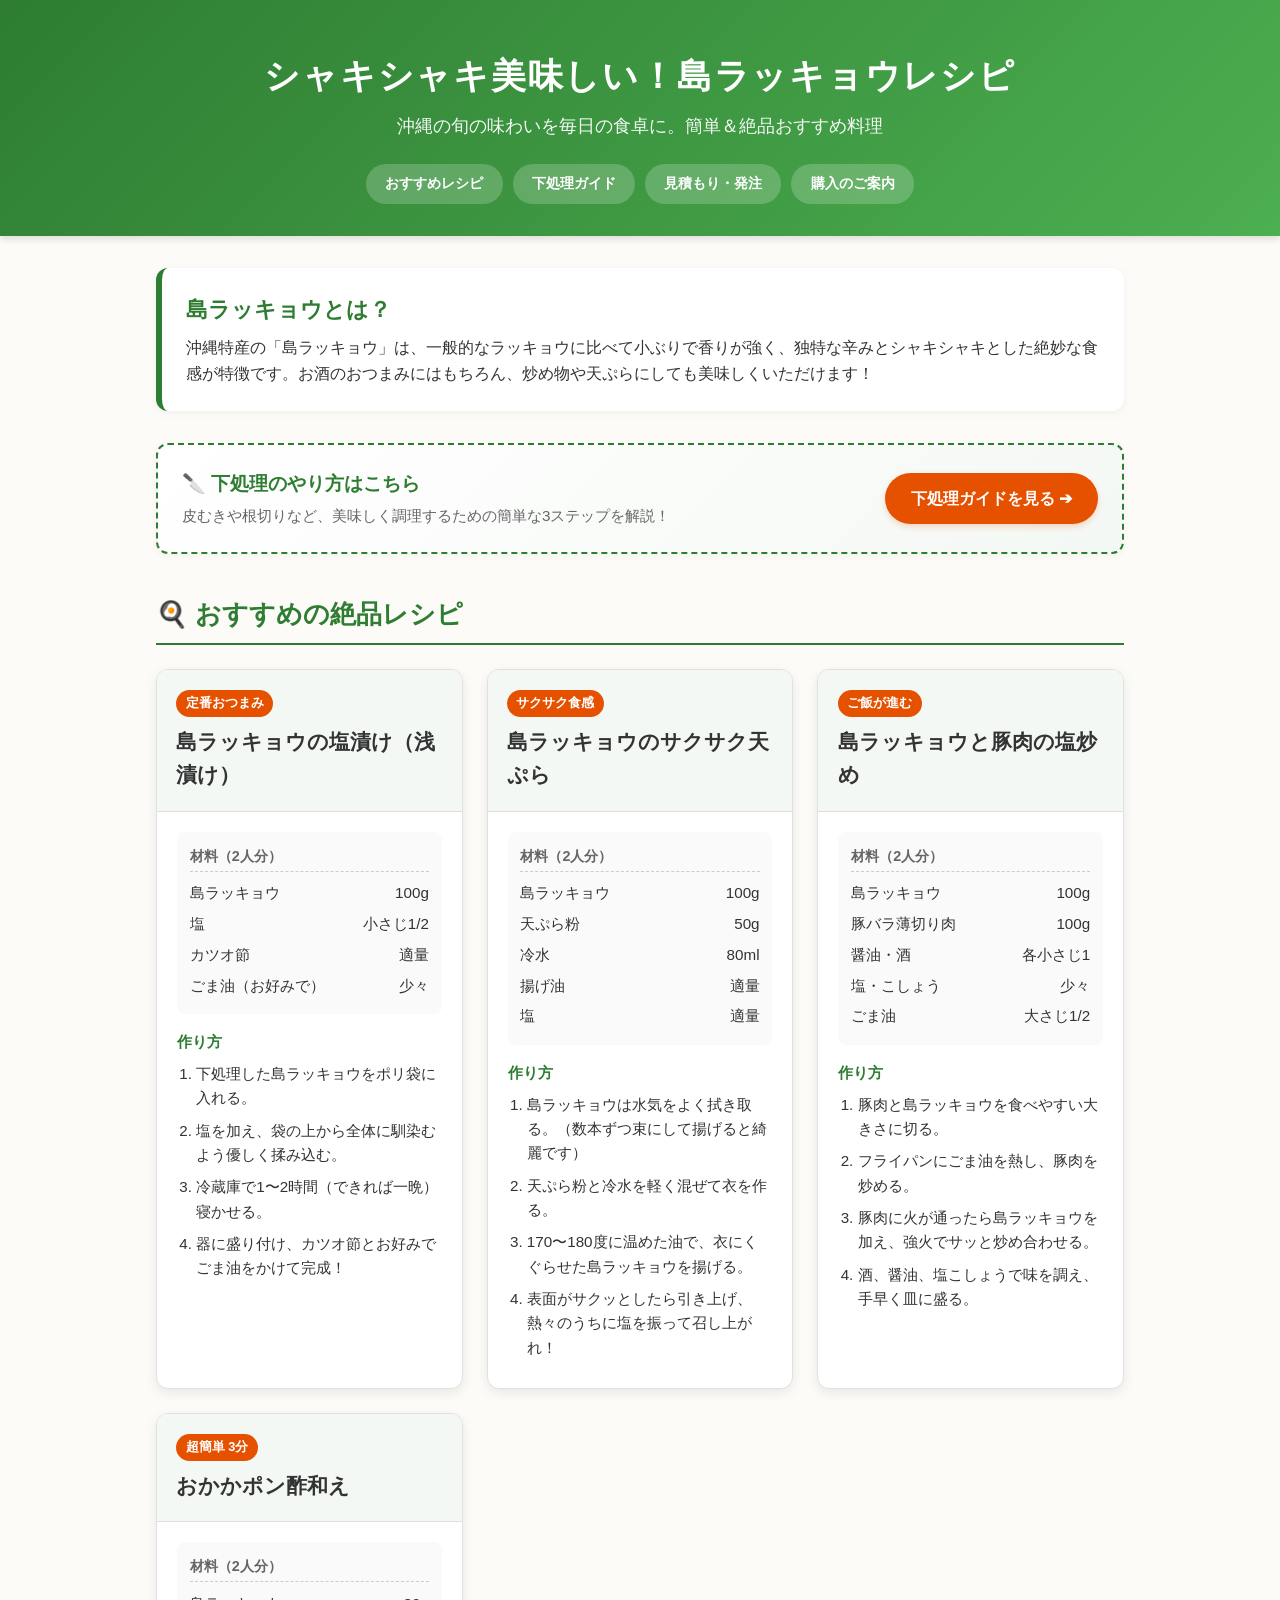
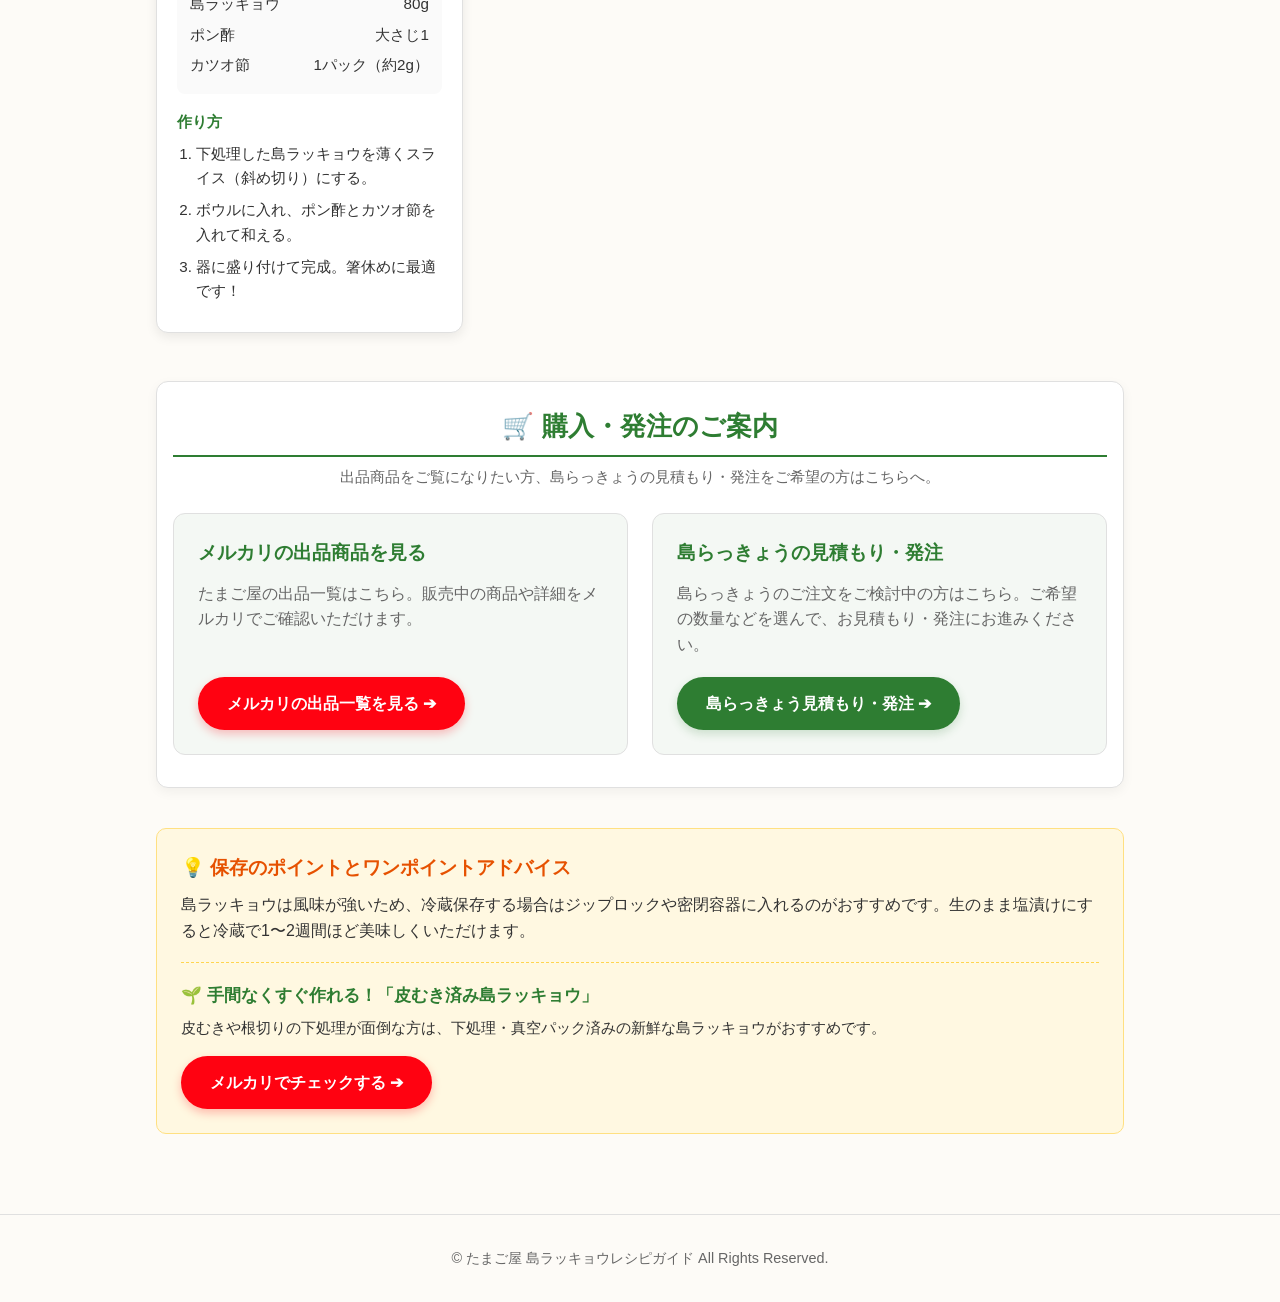
==== commit 248422fa: "Update index.html" ====
--- a/index.html
+++ b/index.html
@@ -64,6 +64,7 @@
         }
 
         .header-nav {
+            flex-wrap: wrap;
             display: flex;
             justify-content: center;
             gap: 10px;
@@ -158,7 +159,7 @@
         /* ─── レシピ表示領域 ─── */
         .recipe-grid {
             display: grid;
-            grid-template-columns: repeat(auto-fit, minmax(300px, 1fr));
+            grid-template-columns: repeat(auto-fit, minmax(min(100%, 300px), 1fr));
             gap: 1.5rem;
         }
 
@@ -412,9 +413,11 @@
     <header>
         <h1>シャキシャキ美味しい！島ラッキョウレシピ</h1>
         <p>沖縄の旬の味わいを毎日の食卓に。簡単＆絶品おすすめ料理</p>
-        <nav class="header-nav">
+        <nav class="header-nav" aria-label="サイト内メニュー">
             <a href="#recipes">おすすめレシピ</a>
-            <a href="#products">購入・発注のご案内</a>
+            <a href="prep.html">下処理ガイド</a>
+            <a href="order.html">見積もり・発注</a>
+            <a href="#products">購入のご案内</a>
         </nav>
     </header>
 
@@ -576,7 +579,7 @@
                 <div class="purchase-card">
                     <h3>島らっきょうの見積もり・発注</h3>
                     <p>島らっきょうのご注文をご検討中の方はこちら。ご希望の数量などを選んで、お見積もり・発注にお進みください。</p>
-                    <a href="https://how9625.github.io/shimarakkyo-order/" target="_blank" rel="noopener noreferrer" class="btn-order">島らっきょう見積もり・発注 ➔</a>
+                    <a href="order.html" class="btn-order">島らっきょう見積もり・発注 ➔</a>
                 </div>
             </div>
         </section>
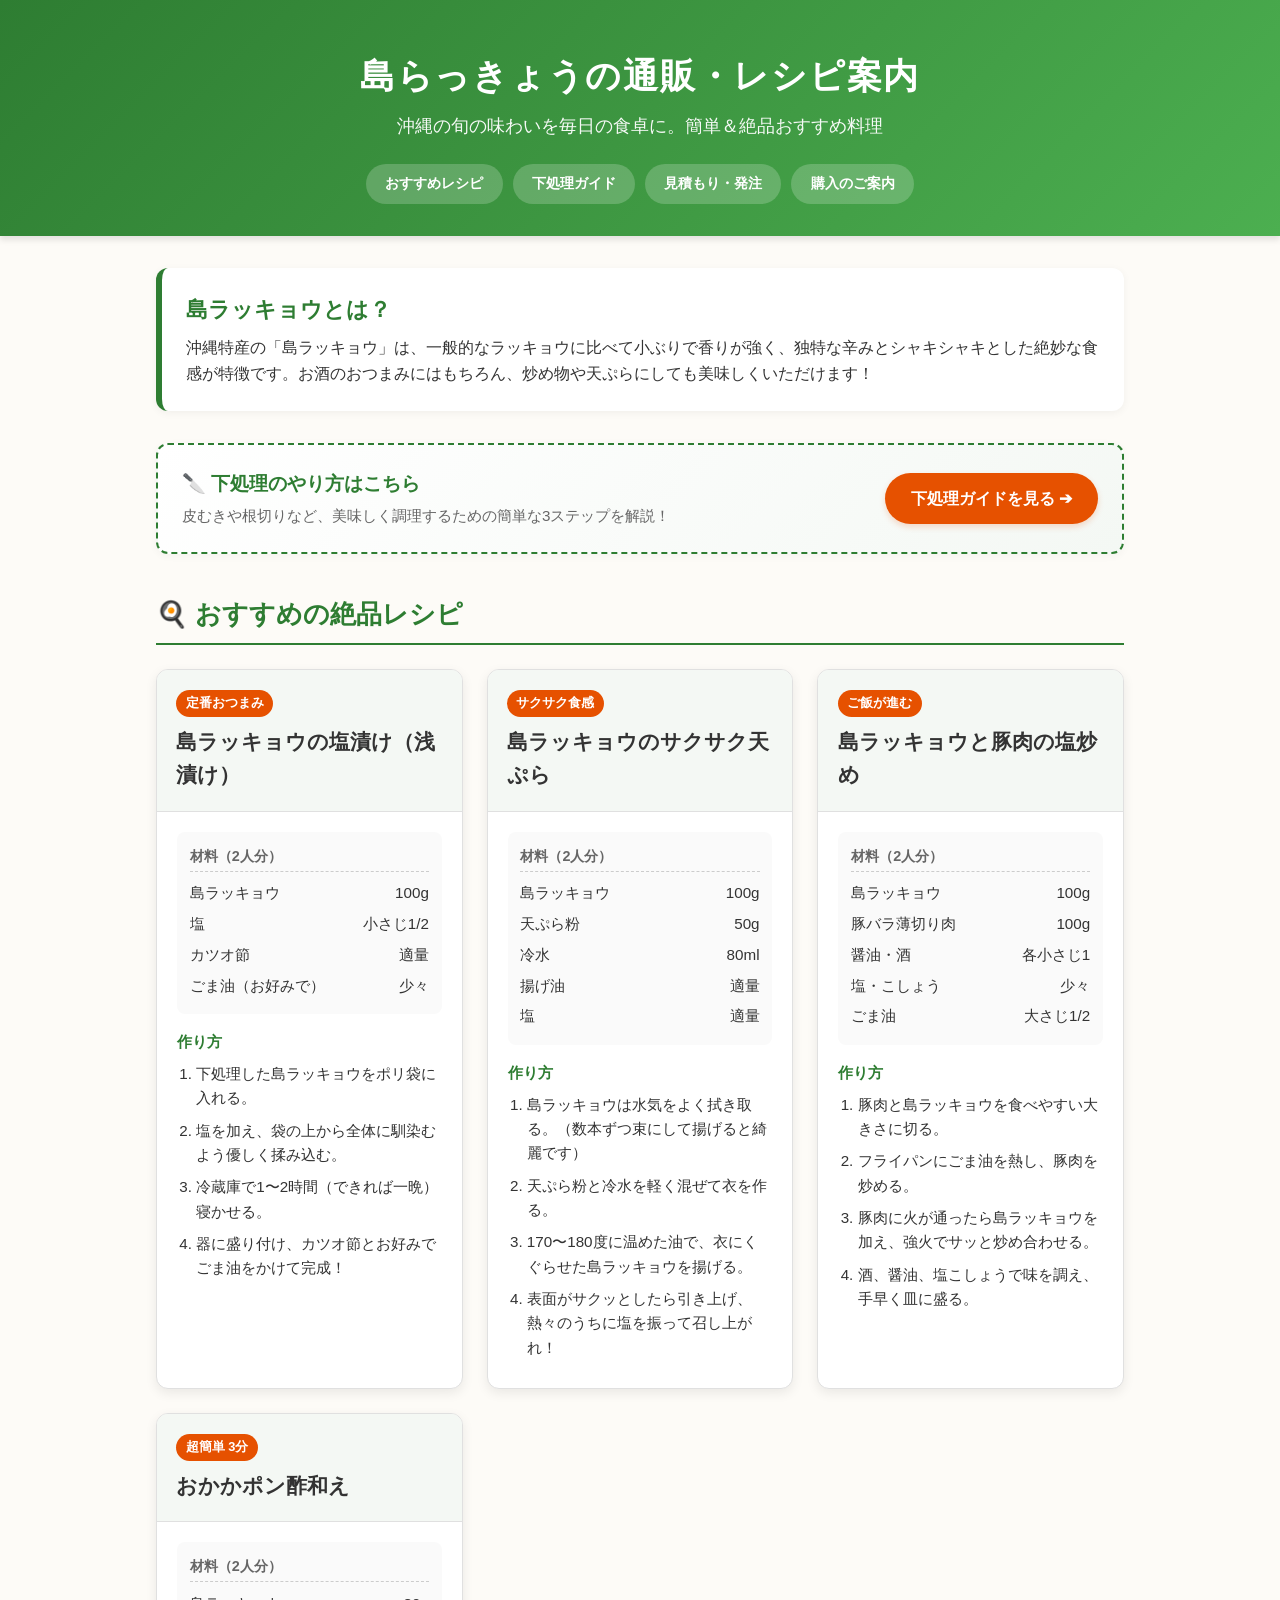
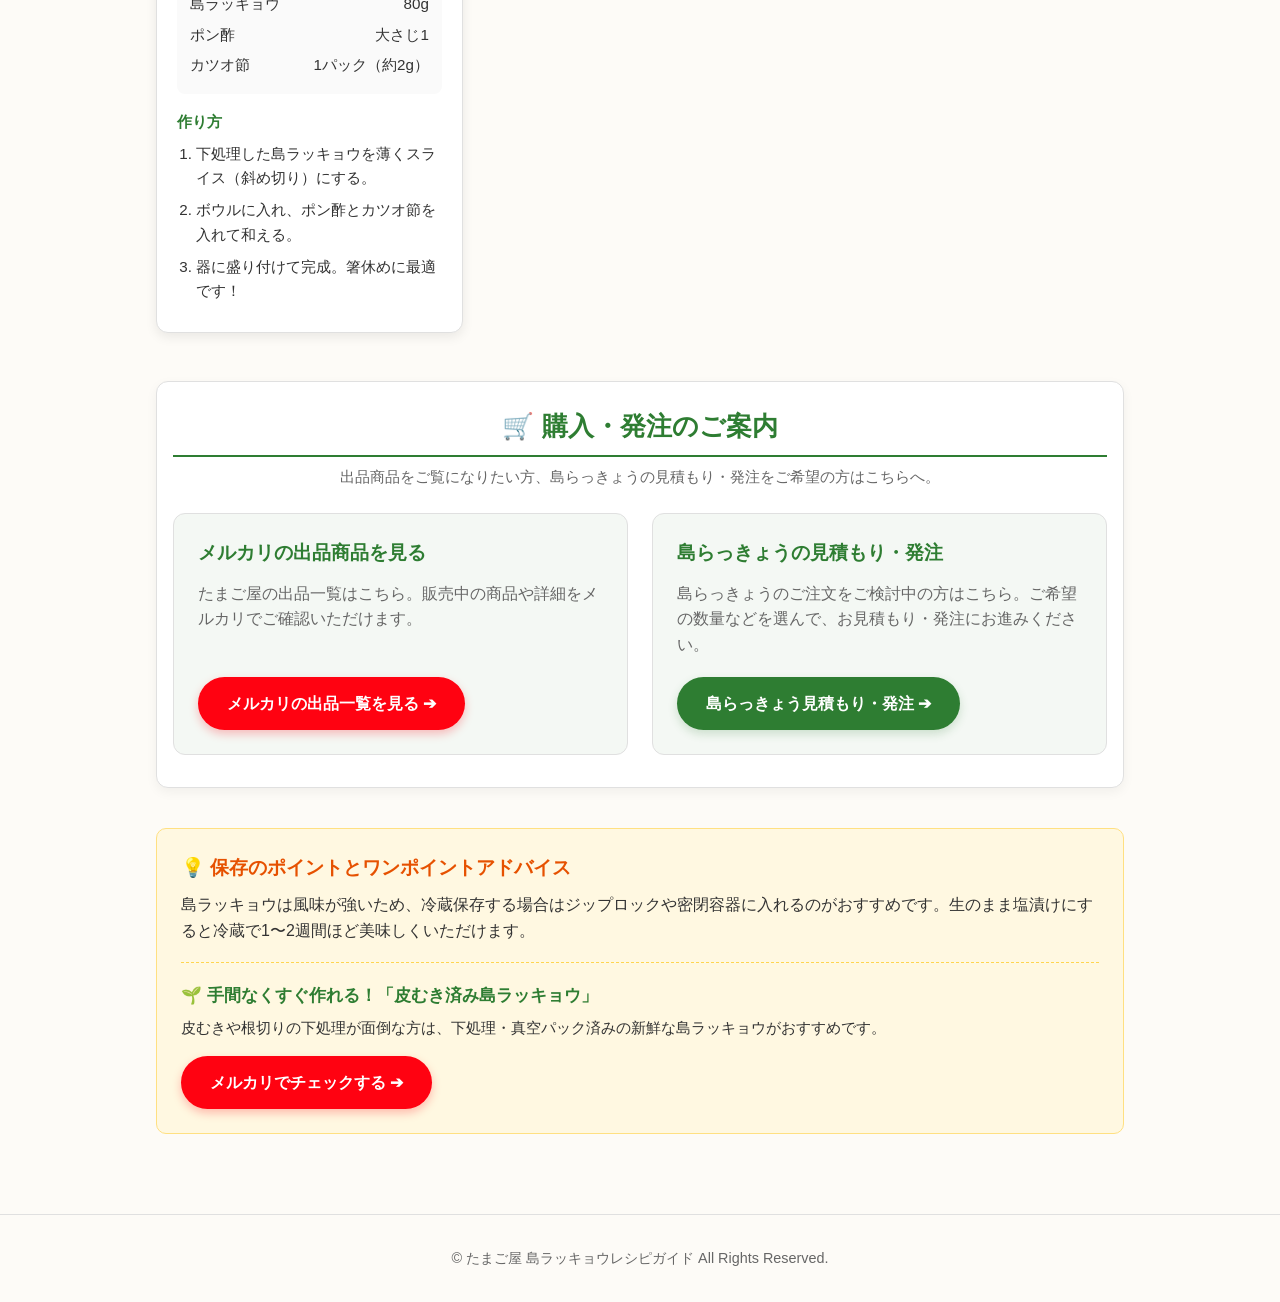
==== commit d4075874: "Update index.html" ====
--- a/index.html
+++ b/index.html
@@ -6,7 +6,26 @@
     <!-- =========================================================
       【編集エリア】ページのタイトル
     ========================================================= -->
-    <title>島ラッキョウの絶品レシピ ＆ 購入・発注のご案内 | たまご屋</title>
+    <title>島らっきょう通販・レシピ｜皮むき済みの注文案内｜たまご屋</title>
+    <meta name="description" content="たまご屋の島らっきょう販売・注文案内。皮むき・根切りなどの下処理済み島らっきょうの購入方法、お見積もり・発注ページをご案内。塩漬け、天ぷら、炒め物などのレシピや下処理方法も紹介しています。">
+    <link rel="canonical" href="https://www.tama-goya.com/">
+    <meta property="og:type" content="website">
+    <meta property="og:locale" content="ja_JP">
+    <meta property="og:site_name" content="たまご屋">
+    <meta property="og:title" content="島らっきょう通販・レシピ｜皮むき済みの注文案内｜たまご屋">
+    <meta property="og:description" content="たまご屋の島らっきょう販売・注文案内。皮むき・根切りなどの下処理済み島らっきょうの購入方法、お見積もり・発注ページをご案内。塩漬け、天ぷら、炒め物などのレシピや下処理方法も紹介しています。">
+    <meta property="og:url" content="https://www.tama-goya.com/">
+    <script type="application/ld+json">
+{
+  "@context": "https://schema.org",
+  "@type": "WebSite",
+  "name": "たまご屋",
+  "url": "https://www.tama-goya.com/",
+  "inLanguage": "ja",
+  "description": "たまご屋の島らっきょう販売・注文案内。皮むき・根切りなどの下処理済み島らっきょうの購入方法、お見積もり・発注ページをご案内。塩漬け、天ぷら、炒め物などのレシピや下処理方法も紹介しています。"
+}
+    </script>
+
     
     <style>
         /* =========================================================
@@ -411,7 +430,7 @@
       【編集エリア】ヘッダータイトル・サブタイトル
     ========================================================= -->
     <header>
-        <h1>シャキシャキ美味しい！島ラッキョウレシピ</h1>
+        <h1>島らっきょうの通販・レシピ案内</h1>
         <p>沖縄の旬の味わいを毎日の食卓に。簡単＆絶品おすすめ料理</p>
         <nav class="header-nav" aria-label="サイト内メニュー">
             <a href="#recipes">おすすめレシピ</a>
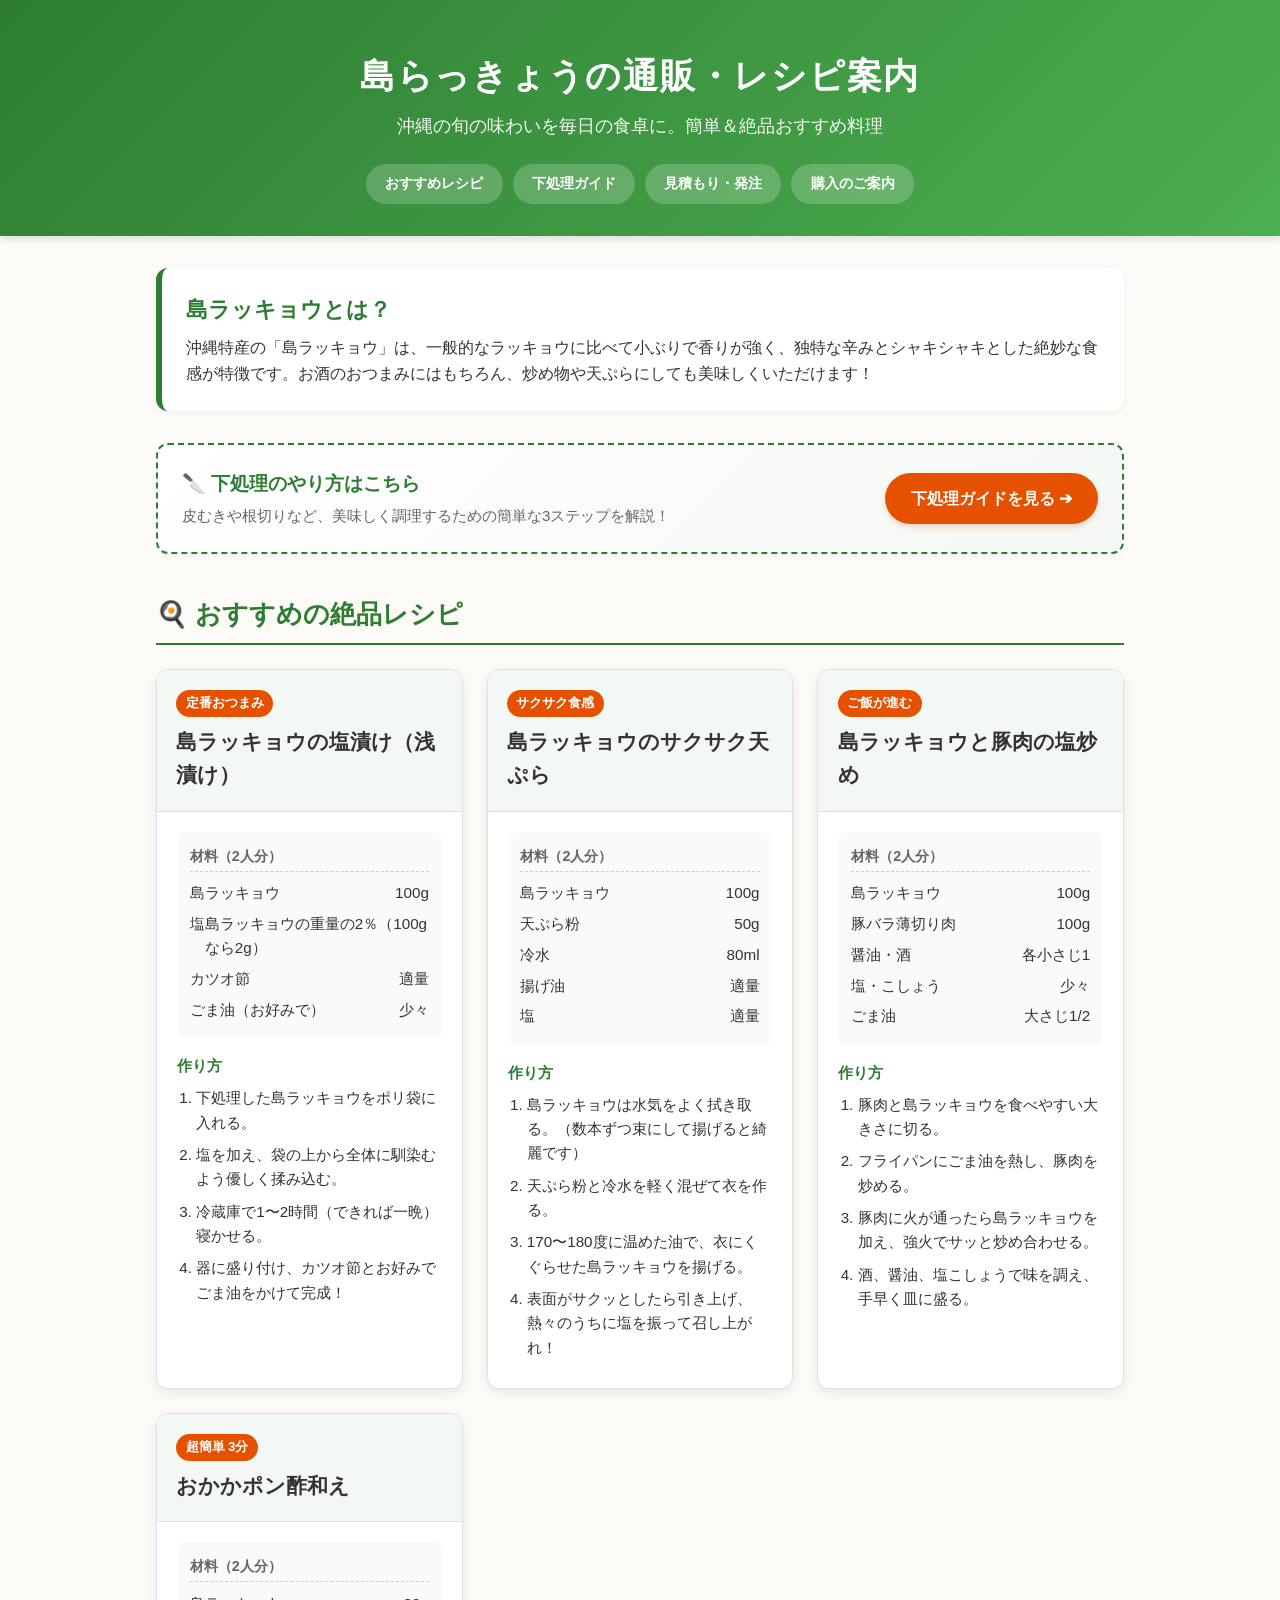
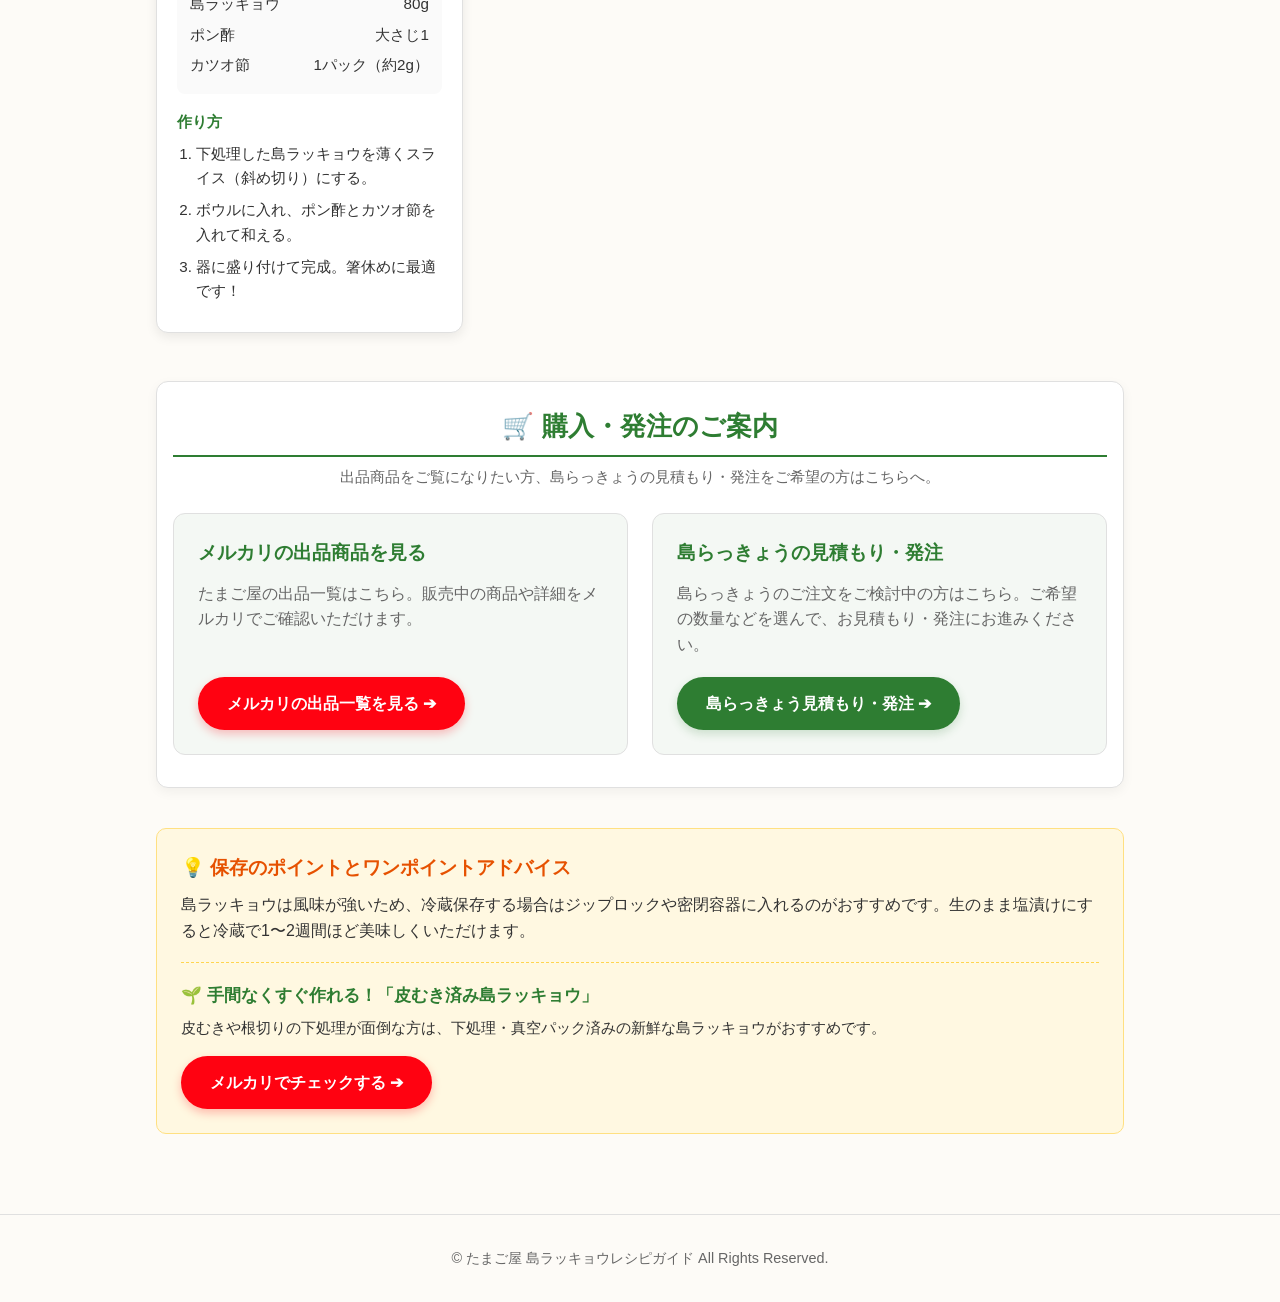
==== commit a87ab3bd: "Update index.html" ====
--- a/index.html
+++ b/index.html
@@ -480,7 +480,7 @@
                             <h4>材料（2人分）</h4>
                             <ul>
                                 <li><span>島ラッキョウ</span><span>100g</span></li>
-                                <li><span>塩</span><span>小さじ1/2</span></li>
+                                <li><span>塩</span><span>島ラッキョウの重量の2％（100gなら2g）</span></li>
                                 <li><span>カツオ節</span><span>適量</span></li>
                                 <li><span>ごま油（お好みで）</span><span>少々</span></li>
                             </ul>
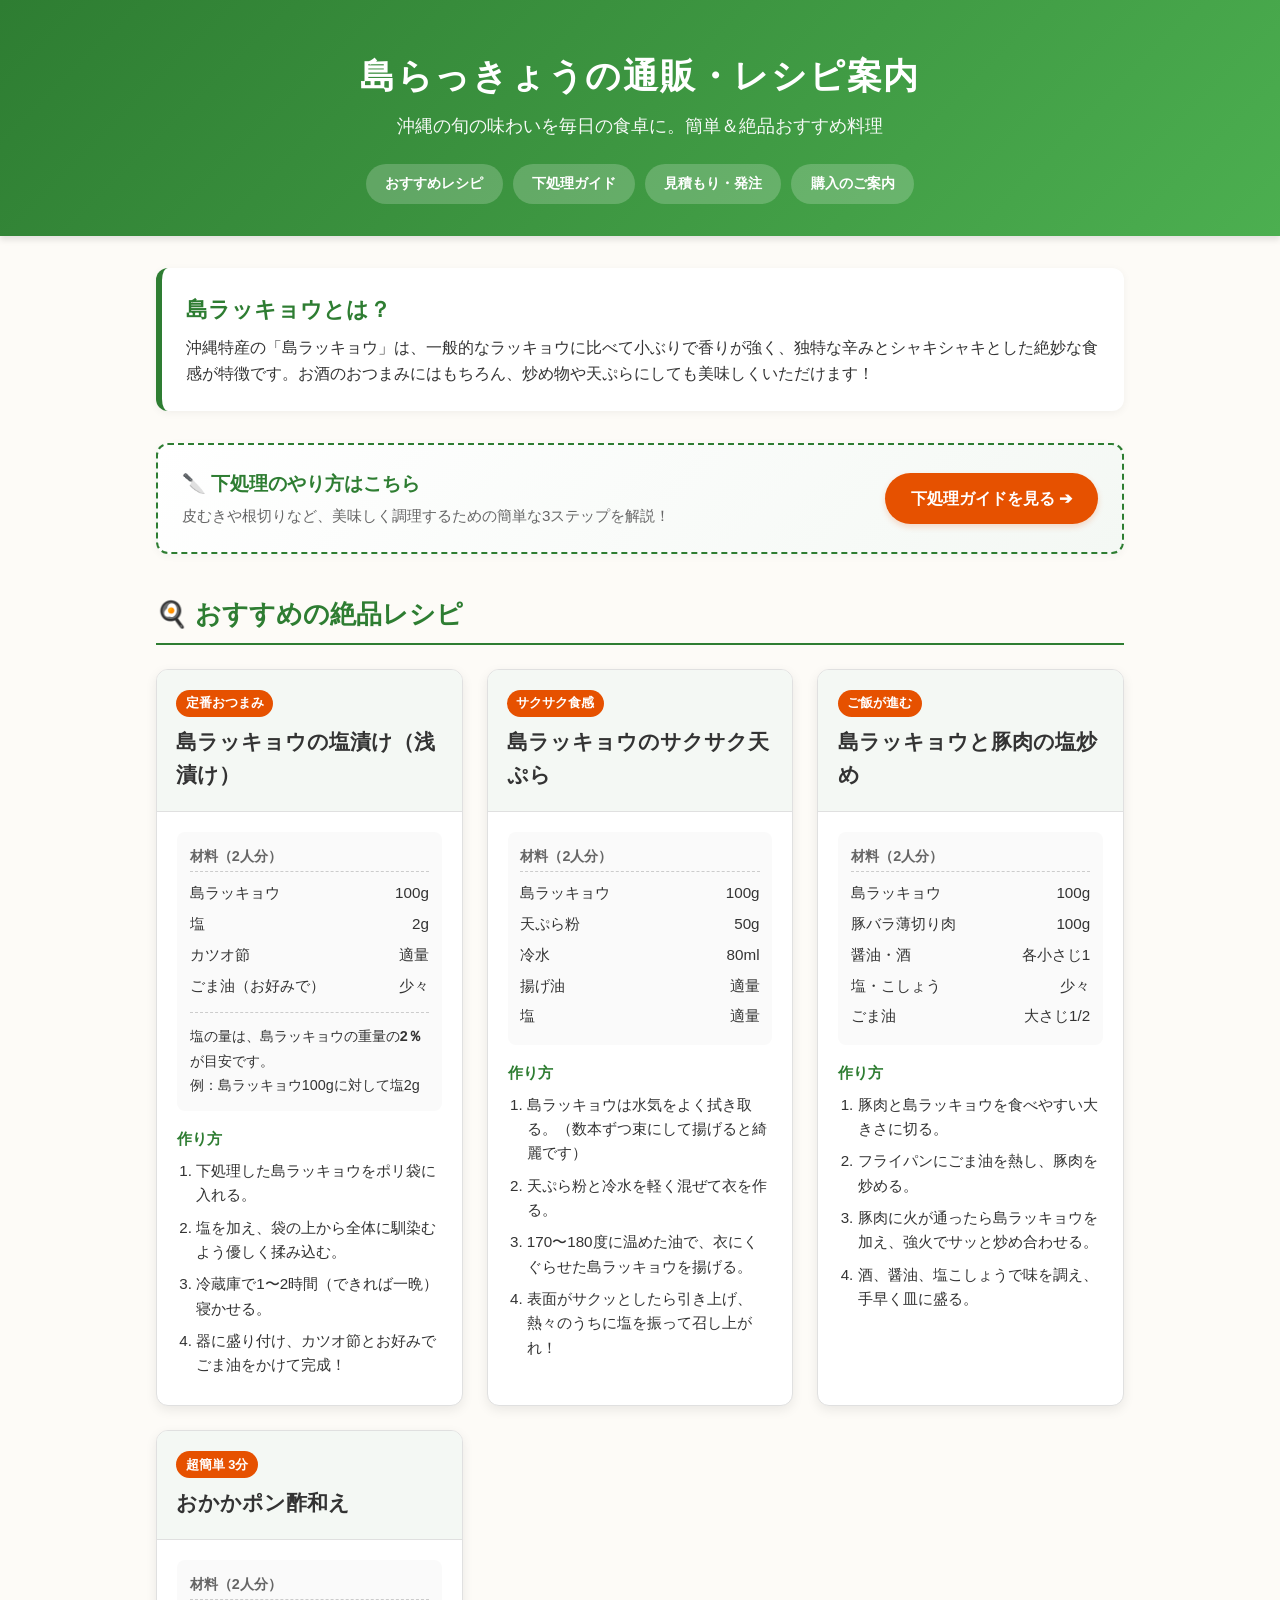
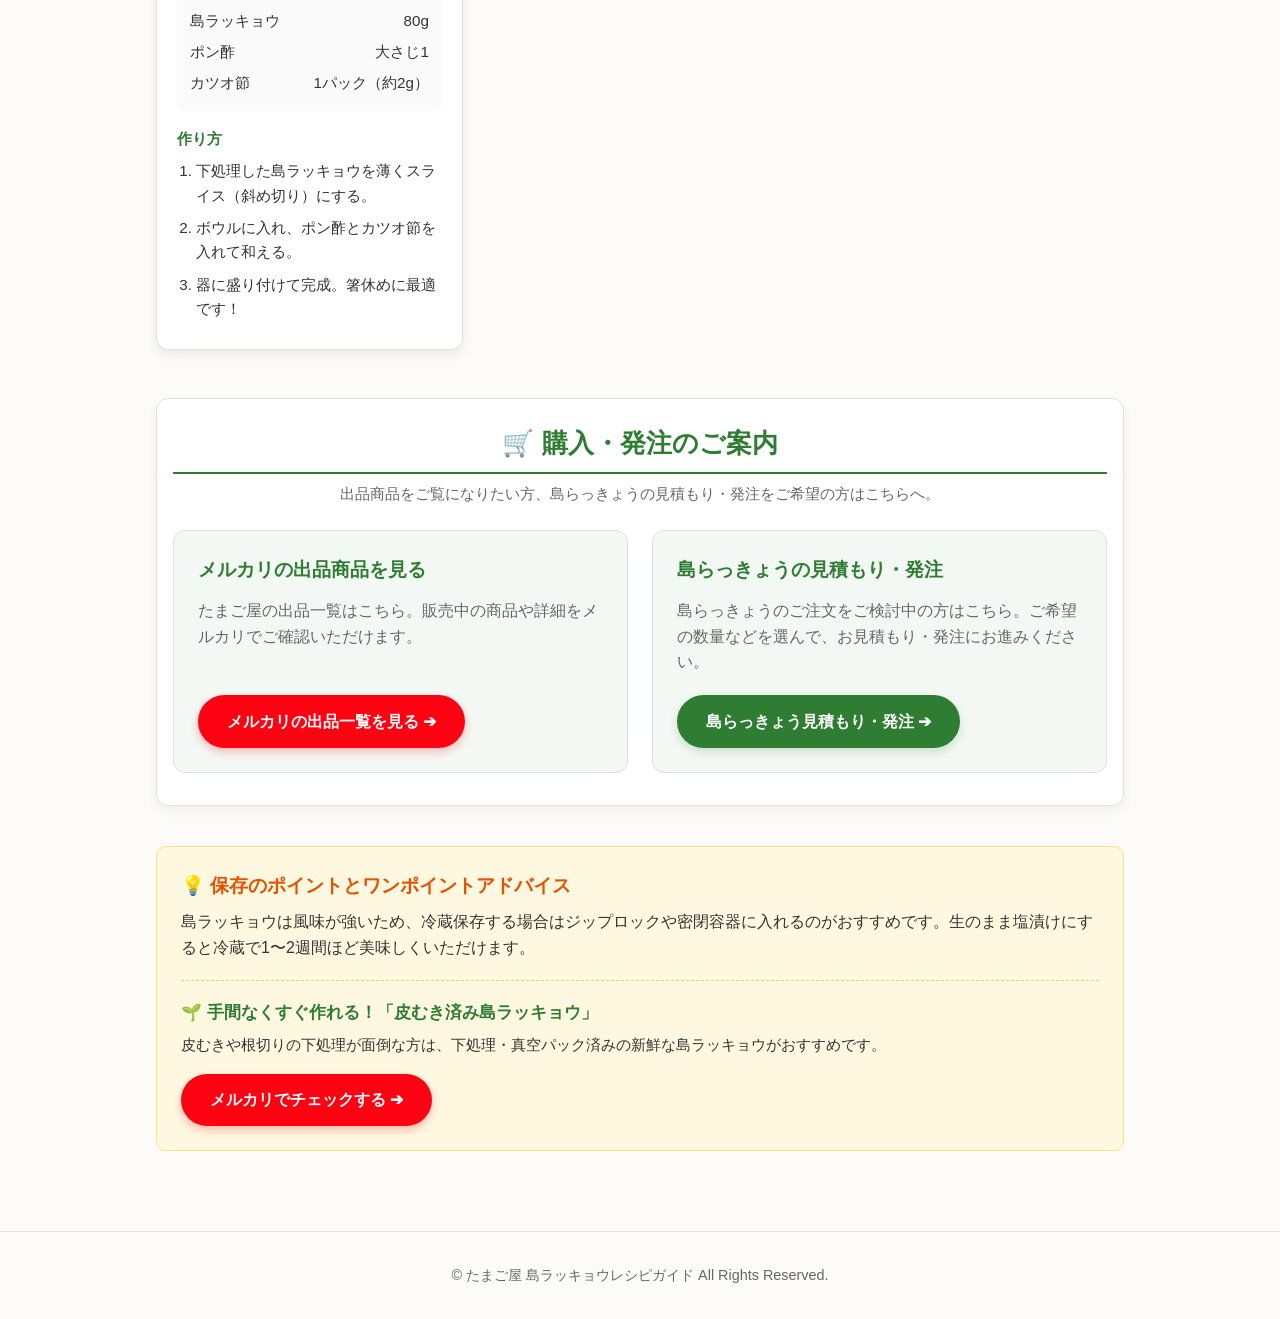
==== commit ea5a096c: "Update index.html" ====
--- a/index.html
+++ b/index.html
@@ -250,6 +250,16 @@
             padding: 0.2rem 0;
         }
 
+        .salt-note {
+            margin-top: 0.7rem;
+            padding-top: 0.7rem;
+            border-top: 1px dashed #ccc;
+            font-size: 0.9rem;
+            line-height: 1.7;
+            color: var(--text-color);
+            overflow-wrap: anywhere;
+        }
+
         .instructions h4 {
             font-size: 0.95rem;
             color: var(--primary-color);
@@ -480,10 +490,11 @@
                             <h4>材料（2人分）</h4>
                             <ul>
                                 <li><span>島ラッキョウ</span><span>100g</span></li>
-                                <li><span>塩</span><span>島ラッキョウの重量の2％（100gなら2g）</span></li>
+                                <li><span>塩</span><span>2g</span></li>
                                 <li><span>カツオ節</span><span>適量</span></li>
                                 <li><span>ごま油（お好みで）</span><span>少々</span></li>
                             </ul>
+                            <p class="salt-note">塩の量は、島ラッキョウの重量の<strong>2％</strong>が目安です。<br>例：島ラッキョウ100gに対して塩2g</p>
                         </div>
                         <div class="instructions">
                             <h4>作り方</h4>
